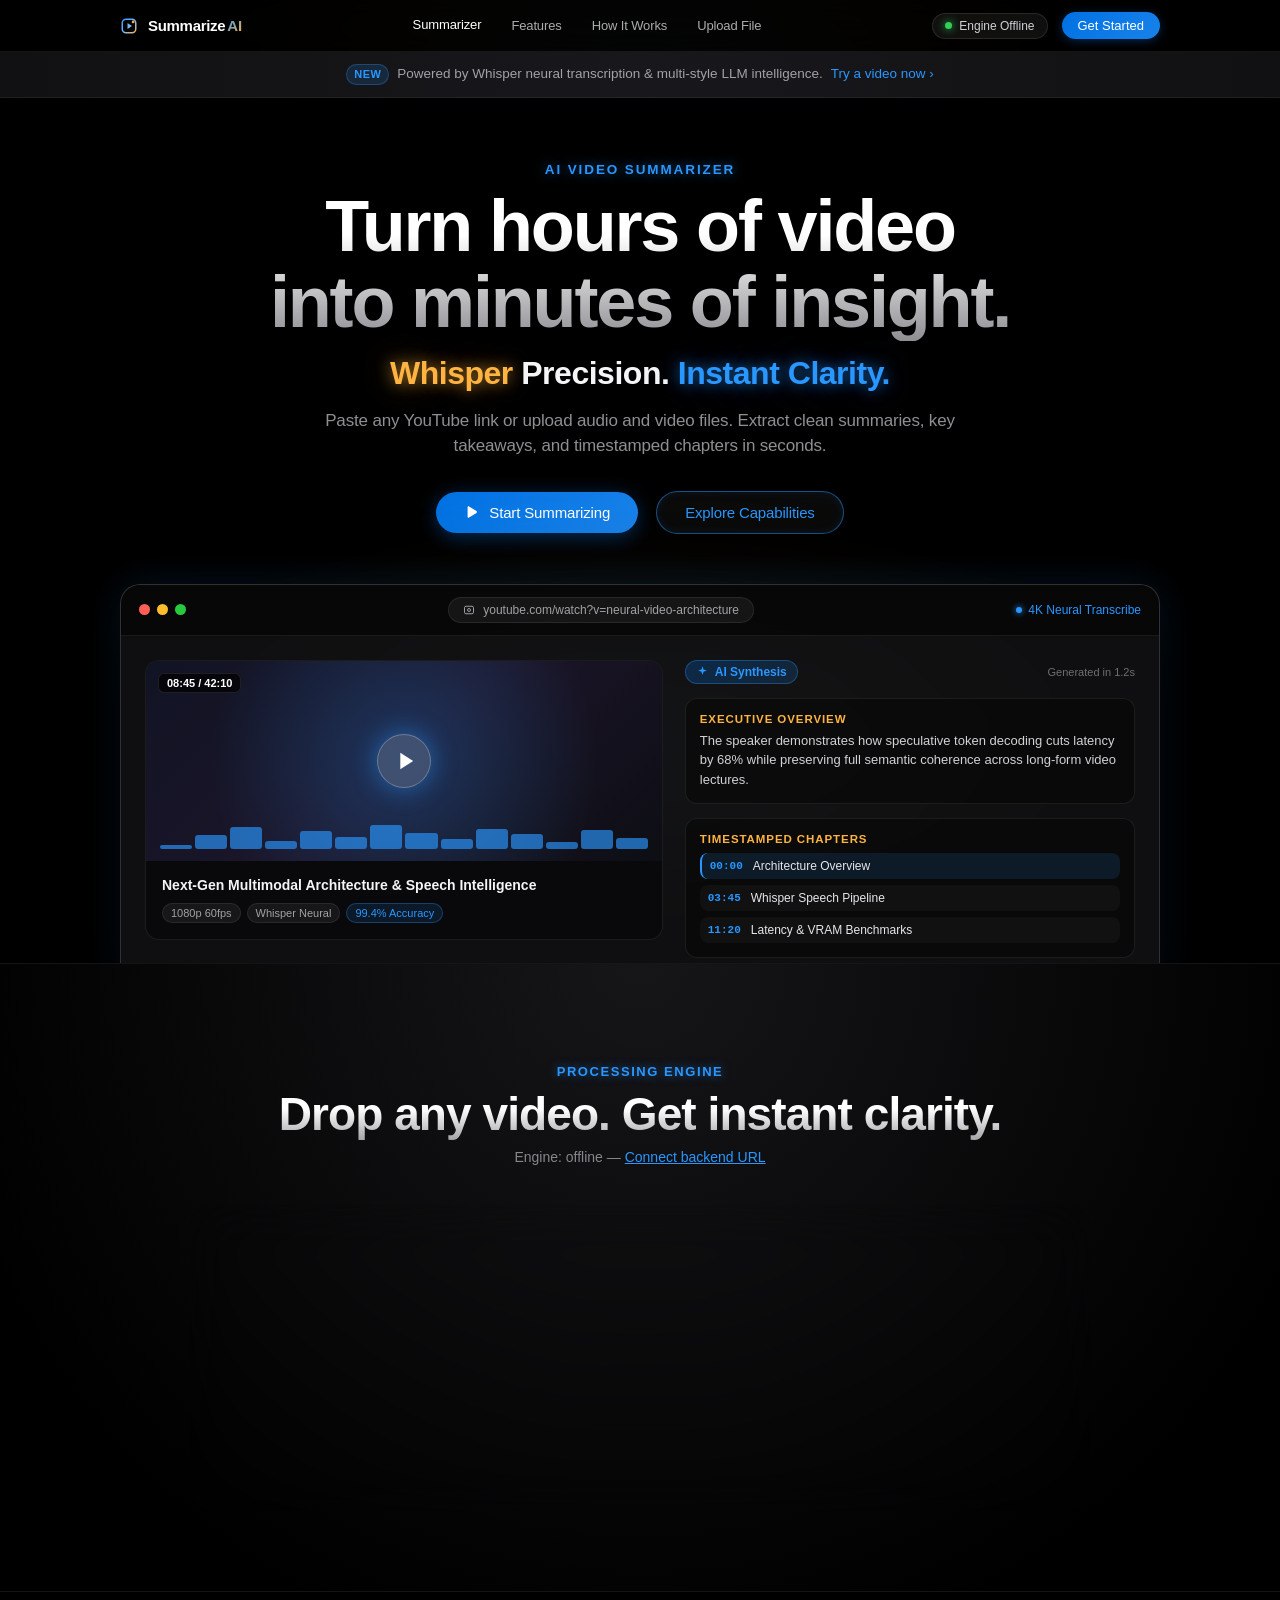
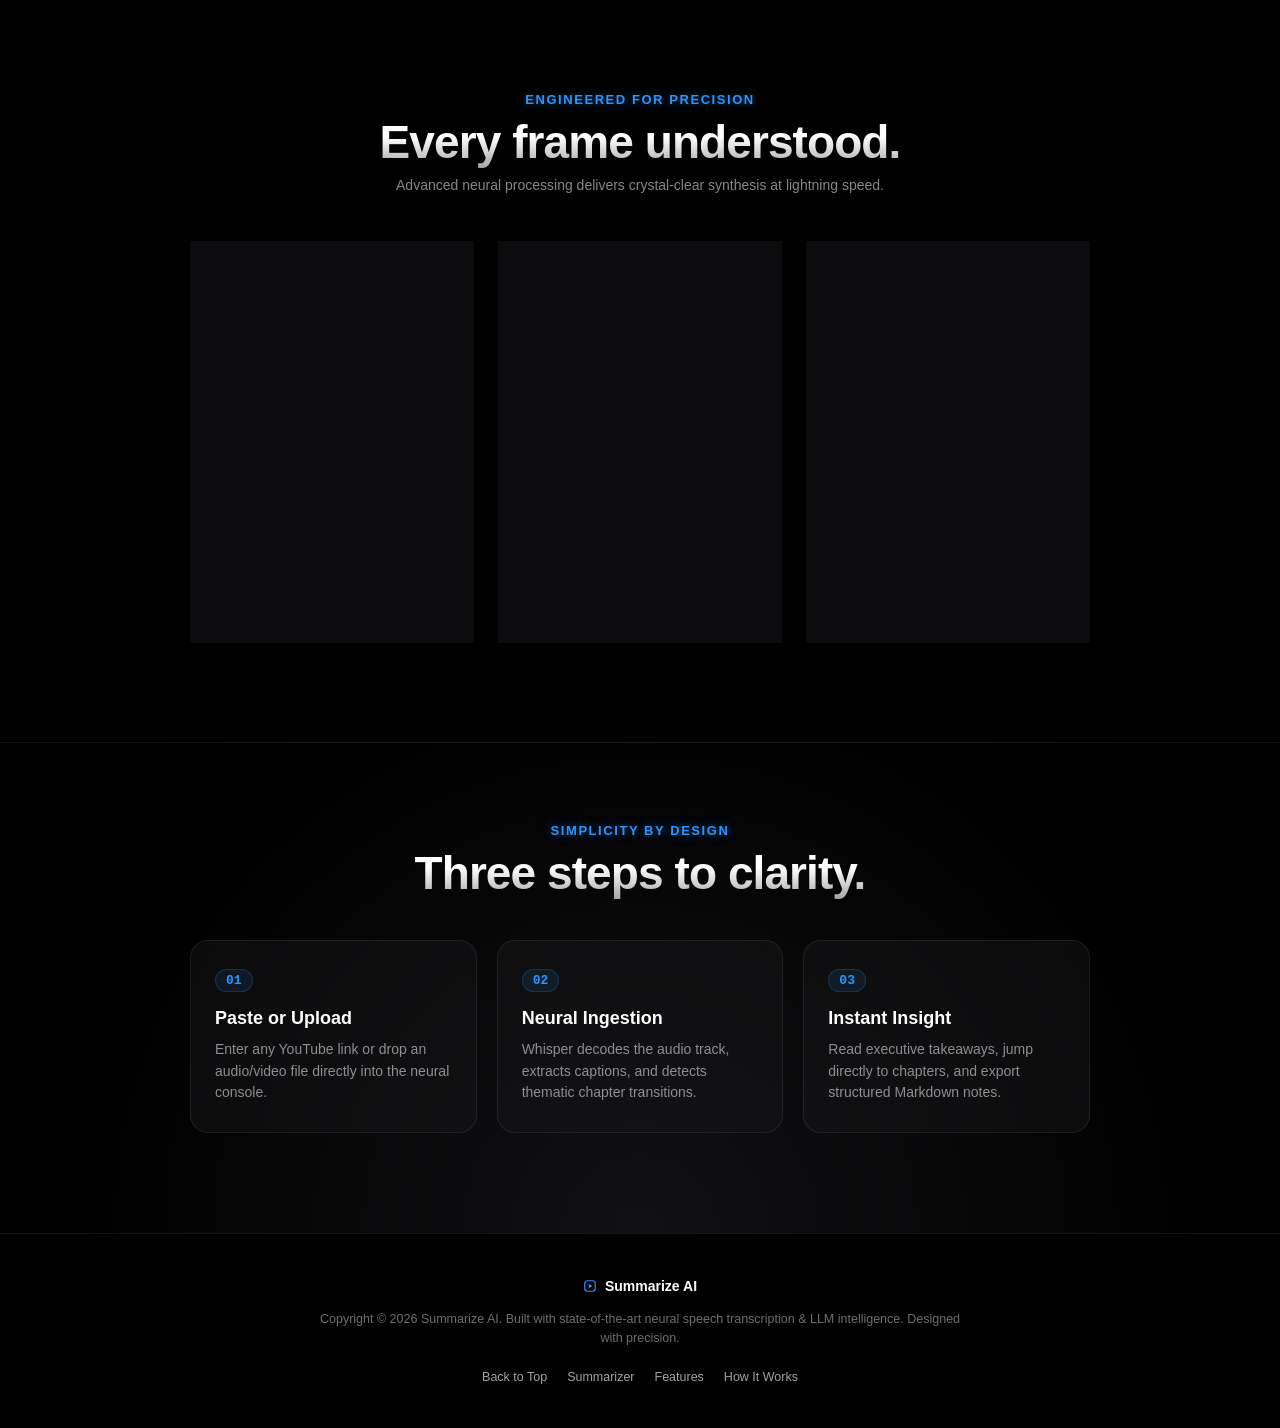
==== index.html @ 89ef89a5 "Connect GitHub Pages directly to live AI backend" ====
<!DOCTYPE html>
<html lang="en">
  <head>
    <meta charset="UTF-8" />
    <meta name="viewport" content="width=device-width, initial-scale=1.0" />
    <meta http-equiv="Cache-Control" content="no-cache, no-store, must-revalidate" />
    <meta http-equiv="Pragma" content="no-cache" />
    <meta http-equiv="Expires" content="0" />
    <title>Summarize AI — Mind-Blowing Video Intelligence</title>
    <link rel="stylesheet" href="static/styles.css?t=v2_ai_video_final" />
  </head>
  <body>

    <!-- ─── 1. FROSTED GLASS NAVIGATION ─── -->
    <header class="brand-nav" id="nav">
      <div class="brand-nav-inner">
        <!-- AI Video Summarizer Brand Logo -->
        <a class="nav-brand" href="#hero" aria-label="Summarize AI">
          <span class="brand-symbol">
            <svg viewBox="0 0 24 24" width="18" height="18" fill="none">
              <defs>
                <linearGradient id="logoGrad" x1="2" y1="2" x2="22" y2="22" gradientUnits="userSpaceOnUse">
                  <stop stop-color="#2997ff" />
                  <stop offset="0.5" stop-color="#70baff" />
                  <stop offset="1" stop-color="#ffb340" />
                </linearGradient>
              </defs>
              <rect x="3" y="3" width="18" height="18" rx="5" stroke="url(#logoGrad)" stroke-width="2" />
              <polygon points="10,8 16,12 10,16" fill="url(#logoGrad)" />
              <circle cx="17.5" cy="6.5" r="1.8" fill="#ffb340" />
            </svg>
          </span>
          <span class="brand-text">Summarize<span class="brand-accent">AI</span></span>
        </a>

        <!-- Product Navigation Links -->
        <nav class="nav-links">
          <a href="#summarizer" class="active">Summarizer</a>
          <a href="#features">Features</a>
          <a href="#how-it-works">How It Works</a>
          <a href="#summarizer" id="navUploadLink">Upload File</a>
        </nav>

        <!-- Right Side Actions & Live Status -->
        <div class="nav-actions">
          <a href="#summarizer" class="nav-status-pill" title="Engine Status">
            <span class="pulse-indicator"></span>
            <span class="status-text" id="navStatusBadge">Engine Active</span>
          </a>
          <a href="#summarizer" class="nav-cta-btn">Get Started</a>
          <button class="nav-hamburger" id="navHamburger" aria-label="Toggle navigation">
            <span></span>
            <span></span>
            <span></span>
          </button>
        </div>
      </div>
    </header>

    <!-- ─── 2. ANNOUNCEMENT RIBBON ─── -->
    <div class="top-ribbon">
      <span class="ribbon-badge">NEW</span>
      Powered by Whisper neural transcription &amp; multi-style LLM intelligence.
      <a href="#summarizer">Try a video now &#8250;</a>
    </div>

    <!-- ─── 3. HERO SECTION (AI VIDEO SUMMARIZER) ─── -->
    <section class="brand-hero" id="hero">
      <div class="hero-content">
        <p class="hero-eyebrow">AI Video Summarizer</p>
        <h1 class="hero-title">Turn hours of video<br/>into minutes of insight.</h1>
        <p class="hero-subtitle">
          <span class="pro-gold">Whisper</span> Precision. <span class="xdr-blue">Instant Clarity.</span>
        </p>
        <p class="hero-date">
          Paste any YouTube link or upload audio and video files. Extract clean summaries, key takeaways, and timestamped chapters in seconds.
        </p>
        <div class="hero-buttons">
          <a href="#summarizer" class="btn-pill btn-blue">
            <svg viewBox="0 0 20 20" width="16" height="16" fill="currentColor">
              <path d="M6.3 3.1c-.8-.5-1.8.1-1.8 1.1v11.6c0 1 1 1.6 1.8 1.1l9.3-5.8c.8-.5.8-1.7 0-2.2L6.3 3.1z"/>
            </svg>
            Start Summarizing
          </a>
          <a href="#features" class="btn-pill btn-outline">Explore Capabilities</a>
        </div>
      </div>

      <!-- ─── HARDWARE & APP SHOWCASE MOCKUP ─── -->
      <div class="hero-image-wrap">
        <div class="showcase-frame">
          <div class="showcase-topbar">
            <div class="window-controls">
              <span class="control-dot dot-close"></span>
              <span class="control-dot dot-min"></span>
              <span class="control-dot dot-max"></span>
            </div>
            <div class="showcase-address">
              <svg viewBox="0 0 16 16" width="12" height="12" fill="none" stroke="currentColor" stroke-width="1.3">
                <rect x="2" y="3" width="12" height="10" rx="2"/>
                <circle cx="8" cy="8" r="2"/>
              </svg>
              <span>youtube.com/watch?v=neural-video-architecture</span>
            </div>
            <div class="showcase-status">
              <span class="pulse-dot"></span> 4K Neural Transcribe
            </div>
          </div>

          <div class="showcase-body">
            <!-- Left: Video Player Mockup -->
            <div class="showcase-left">
              <div class="showcase-video-preview">
                <div class="video-overlay">
                  <span class="video-badge">08:45 / 42:10</span>
                  <div class="video-play-center">
                    <svg viewBox="0 0 24 24" width="28" height="28" fill="currentColor">
                      <path d="M8 5v14l11-7z"/>
                    </svg>
                  </div>
                  <div class="video-waveform">
                    <span class="wave-bar"></span>
                    <span class="wave-bar"></span>
                    <span class="wave-bar"></span>
                    <span class="wave-bar"></span>
                    <span class="wave-bar"></span>
                    <span class="wave-bar"></span>
                    <span class="wave-bar"></span>
                    <span class="wave-bar"></span>
                    <span class="wave-bar"></span>
                    <span class="wave-bar"></span>
                    <span class="wave-bar"></span>
                    <span class="wave-bar"></span>
                    <span class="wave-bar"></span>
                    <span class="wave-bar"></span>
                  </div>
                </div>
                <div class="video-info">
                  <p class="video-title-demo">Next-Gen Multimodal Architecture &amp; Speech Intelligence</p>
                  <div class="video-tags">
                    <span class="vtag">1080p 60fps</span>
                    <span class="vtag">Whisper Neural</span>
                    <span class="vtag highlight">99.4% Accuracy</span>
                  </div>
                </div>
              </div>
            </div>

            <!-- Right: Live AI Summary Stream -->
            <div class="showcase-right">
              <div class="showcase-ai-header">
                <div class="ai-badge">
                  <svg viewBox="0 0 20 20" width="13" height="13" fill="currentColor">
                    <path d="M10 2l1.6 5 5 1.6-5 1.6-1.6 5-1.6-5-5-1.6 5-1.6 1.6-5z"/>
                  </svg>
                  AI Synthesis
                </div>
                <span class="ai-time">Generated in 1.2s</span>
              </div>

              <div class="showcase-insight">
                <h4 class="insight-headline">Executive Overview</h4>
                <p class="insight-p">
                  The speaker demonstrates how speculative token decoding cuts latency by 68% while preserving full semantic coherence across long-form video lectures.
                </p>
              </div>

              <div class="showcase-chapters">
                <h4 class="insight-headline">Timestamped Chapters</h4>
                <div class="demo-ch-list">
                  <div class="demo-ch-item active">
                    <span class="demo-ts">00:00</span>
                    <span class="demo-title">Architecture Overview</span>
                  </div>
                  <div class="demo-ch-item">
                    <span class="demo-ts">03:45</span>
                    <span class="demo-title">Whisper Speech Pipeline</span>
                  </div>
                  <div class="demo-ch-item">
                    <span class="demo-ts">11:20</span>
                    <span class="demo-title">Latency &amp; VRAM Benchmarks</span>
                  </div>
                </div>
              </div>
            </div>
          </div>
        </div>
      </div>
    </section>

    <!-- ─── 4. SUMMARIZER CONSOLE (DARK TITANIUM SLATE) ─── -->
    <section class="app-section" id="summarizer">
      <div class="section-inner">
        <div class="section-header">
          <p class="section-eyebrow">Processing Engine</p>
          <h2 class="section-headline">Drop any video. Get instant clarity.</h2>
          <p class="section-status" id="engineStatus">Checking engine…</p>
        </div>

        <div class="panel">
          <div class="tabs" role="tablist">
            <button class="tab active" data-tab="url" type="button">
              <svg viewBox="0 0 20 20" fill="none"><path d="M10 3a7 7 0 1 1 0 14A7 7 0 0 1 10 3zm0 0v14M3 10h14" stroke="currentColor" stroke-width="1.3" stroke-linecap="round"/></svg>
              YouTube Link
            </button>
            <button class="tab" data-tab="file" type="button">
              <svg viewBox="0 0 20 20" fill="none"><path d="M4 4a2 2 0 0 1 2-2h5l5 5v9a2 2 0 0 1-2 2H6a2 2 0 0 1-2-2V4z" stroke="currentColor" stroke-width="1.3"/><path d="M11 2v5h5" stroke="currentColor" stroke-width="1.3" stroke-linecap="round"/></svg>
              Upload Media
            </button>
          </div>

          <form id="urlForm" class="form">
            <label for="url">Video Link</label>
            <div class="input-wrap">
              <svg class="input-icon" viewBox="0 0 20 20" fill="none"><path d="M12.9 7.1a4.5 4.5 0 0 1 0 6.36l-1.42 1.42a4.5 4.5 0 1 1-6.36-6.36l1-1" stroke="currentColor" stroke-width="1.5" stroke-linecap="round"/><path d="M7.1 12.9a4.5 4.5 0 0 1 0-6.36l1.42-1.42a4.5 4.5 0 0 1 6.36 6.36l-1 1" stroke="currentColor" stroke-width="1.5" stroke-linecap="round"/></svg>
              <input
                id="url"
                name="url"
                type="text"
                inputmode="url"
                autocomplete="off"
                spellcheck="false"
                placeholder="https://www.youtube.com/watch?v=…"
                required
              />
            </div>
            <div class="row">
              <fieldset>
                <legend>Summary Style</legend>
                <label class="chip"><input type="radio" name="style" value="brief" checked /><span>Brief</span></label>
                <label class="chip"><input type="radio" name="style" value="detailed" /><span>Detailed</span></label>
                <label class="chip"><input type="radio" name="style" value="bullets" /><span>Bullets</span></label>
                <label class="chip"><input type="radio" name="style" value="chapters" /><span>Chapters</span></label>
              </fieldset>
              <button class="btn btn-primary go" type="submit">
                <svg viewBox="0 0 20 20" fill="none"><path d="M4 10h12M11 5l5 5-5 5" stroke="currentColor" stroke-width="1.8" stroke-linecap="round" stroke-linejoin="round"/></svg>
                Summarize
              </button>
            </div>
          </form>

          <form id="fileForm" class="form hidden">
            <label for="file">Video or Audio File</label>
            <label class="drop" for="file" id="dropZone">
              <input id="file" name="file" type="file" accept="video/*,audio/*" required />
              <div class="drop-inner">
                <svg class="drop-icon" viewBox="0 0 48 48" fill="none"><path d="M24 32V16M16 24l8-8 8 8" stroke="currentColor" stroke-width="2.5" stroke-linecap="round" stroke-linejoin="round"/><path d="M8 32v4a4 4 0 0 0 4 4h24a4 4 0 0 0 4-4v-4" stroke="currentColor" stroke-width="2" stroke-linecap="round"/></svg>
                <span class="drop-title" id="fileLabel">Choose a file or drag &amp; drop</span>
                <span class="hint">MP4, MKV, MOV, MP3, WAV, M4A</span>
              </div>
            </label>
            <div class="row">
              <fieldset>
                <legend>Summary Style</legend>
                <label class="chip"><input type="radio" name="fileStyle" value="brief" checked /><span>Brief</span></label>
                <label class="chip"><input type="radio" name="fileStyle" value="detailed" /><span>Detailed</span></label>
                <label class="chip"><input type="radio" name="fileStyle" value="bullets" /><span>Bullets</span></label>
                <label class="chip"><input type="radio" name="fileStyle" value="chapters" /><span>Chapters</span></label>
              </fieldset>
              <button class="btn btn-primary go" type="submit">
                <svg viewBox="0 0 20 20" fill="none"><path d="M4 10h12M11 5l5 5-5 5" stroke="currentColor" stroke-width="1.8" stroke-linecap="round" stroke-linejoin="round"/></svg>
                Summarize
              </button>
            </div>
          </form>
        </div>

        <!-- Progress bar and alerts -->
        <div class="progress-wrap hidden" id="progressWrap">
          <div class="progress-bar"><div class="progress-fill" id="progressFill"></div></div>
          <p class="progress" id="progress" aria-live="polite"></p>
        </div>
        <p class="error hidden" id="error"></p>

        <!-- Results section -->
        <section class="result hidden" id="result">
          <div class="result-header">
            <img id="thumb" alt="" hidden />
            <div class="result-meta">
              <h2 id="title"></h2>
              <p class="sub" id="sub"></p>
            </div>
          </div>
          <div class="actions">
            <button type="button" id="copyBtn" class="btn btn-sm">
              <svg viewBox="0 0 20 20" fill="none"><path d="M8 4H5a1 1 0 0 0-1 1v10a1 1 0 0 0 1 1h10a1 1 0 0 0 1-1v-3M8 4a1 1 0 0 1 1-1h6a1 1 0 0 1 1 1v6a1 1 0 0 1-1 1H9a1 1 0 0 1-1-1V4z" stroke="currentColor" stroke-width="1.5"/></svg>
              Copy Summary
            </button>
            <button type="button" class="btn btn-sm btn-ghost" id="downloadBtn">
              <svg viewBox="0 0 20 20" fill="none"><path d="M17 13v3a1 1 0 0 1-1 1H4a1 1 0 0 1-1-1v-3M10 3v9M6 9l4 4 4-4" stroke="currentColor" stroke-width="1.5" stroke-linecap="round" stroke-linejoin="round"/></svg>
              Download .md
            </button>
          </div>
          <div class="result-body">
            <div class="result-section">
              <h3 class="result-label">Overview</h3>
              <p id="overview"></p>
            </div>
            <div class="result-section">
              <h3 class="result-label">Key Points</h3>
              <ul id="bullets"></ul>
            </div>
            <div id="chaptersWrap" class="result-section hidden">
              <h3 class="result-label">Chapters</h3>
              <ol id="chapters"></ol>
            </div>
            <div id="quotesWrap" class="result-section hidden">
              <h3 class="result-label">Quotes</h3>
              <ul id="quotes"></ul>
            </div>
            <details class="transcript-details">
              <summary>Full Transcript</summary>
              <pre id="transcript"></pre>
            </details>
          </div>
        </section>
      </div>
    </section>

    <!-- ─── 5. BENTO FEATURES SECTION ─── -->
    <section class="features-section" id="features">
      <div class="section-inner">
        <div class="section-header">
          <p class="section-eyebrow">Engineered for Precision</p>
          <h2 class="section-headline">Every frame understood.</h2>
          <p class="section-status">Advanced neural processing delivers crystal-clear synthesis at lightning speed.</p>
        </div>

        <div class="bento-grid">
          <!-- Card 1 -->
          <div class="bento-card card-glow-cyan">
            <div class="bento-icon-wrap icon-cyan">
              <svg viewBox="0 0 24 24" width="24" height="24" fill="none" stroke="currentColor" stroke-width="1.8">
                <path d="M12 2a3 3 0 0 0-3 3v7a3 3 0 0 0 6 0V5a3 3 0 0 0-3-3z"/>
                <path d="M19 10v2a7 7 0 0 1-14 0v-2M12 19v4M8 23h8"/>
              </svg>
            </div>
            <h3 class="bento-title">Whisper Neural Transcribe</h3>
            <p class="bento-desc">
              State-of-the-art acoustic transcription decodes accents, technical jargon, and multi-speaker dialogues with extraordinary accuracy.
            </p>
            <div class="bento-metric">
              <span class="metric-num">99.4%</span>
              <span class="metric-label">Speech fidelity across 99+ languages</span>
            </div>
          </div>

          <!-- Card 2 -->
          <div class="bento-card card-glow-gold">
            <div class="bento-icon-wrap icon-gold">
              <svg viewBox="0 0 24 24" width="24" height="24" fill="none" stroke="currentColor" stroke-width="1.8">
                <path d="M4 6h16M4 12h10M4 18h14"/>
                <circle cx="19" cy="12" r="2.5" fill="currentColor"/>
              </svg>
            </div>
            <h3 class="bento-title">4 Tailored Styles</h3>
            <p class="bento-desc">
              Choose how you want your information: quick executive briefings, comprehensive breakdowns, actionable bullet points, or chaptered timelines.
            </p>
            <div class="bento-metric">
              <span class="metric-num">4 Modes</span>
              <span class="metric-label">Brief · Detailed · Bullets · Chapters</span>
            </div>
          </div>

          <!-- Card 3 -->
          <div class="bento-card card-glow-blue">
            <div class="bento-icon-wrap icon-blue">
              <svg viewBox="0 0 24 24" width="24" height="24" fill="none" stroke="currentColor" stroke-width="1.8">
                <rect x="2" y="3" width="20" height="14" rx="3"/>
                <path d="M8 21h8M12 17v4"/>
              </svg>
            </div>
            <h3 class="bento-title">Universal Media Ingestion</h3>
            <p class="bento-desc">
              Paste direct YouTube URLs or drag and drop local files — MP4, MKV, MOV, MP3, WAV, and M4A. Export results directly to Markdown with one click.
            </p>
            <div class="bento-metric">
              <span class="metric-num">1-Click</span>
              <span class="metric-label">Instant clipboard copy &amp; Markdown (.md)</span>
            </div>
          </div>
        </div>
      </div>
    </section>

    <!-- ─── 6. HOW IT WORKS SECTION ─── -->
    <section class="how-section" id="how-it-works">
      <div class="section-inner">
        <div class="section-header">
          <p class="section-eyebrow">Simplicity by Design</p>
          <h2 class="section-headline">Three steps to clarity.</h2>
        </div>

        <div class="steps-grid">
          <div class="step-card">
            <span class="step-badge">01</span>
            <h4 class="step-title">Paste or Upload</h4>
            <p class="step-desc">Enter any YouTube link or drop an audio/video file directly into the neural console.</p>
          </div>
          <div class="step-card">
            <span class="step-badge">02</span>
            <h4 class="step-title">Neural Ingestion</h4>
            <p class="step-desc">Whisper decodes the audio track, extracts captions, and detects thematic chapter transitions.</p>
          </div>
          <div class="step-card">
            <span class="step-badge">03</span>
            <h4 class="step-title">Instant Insight</h4>
            <p class="step-desc">Read executive takeaways, jump directly to chapters, and export structured Markdown notes.</p>
          </div>
        </div>
      </div>
    </section>

    <!-- ─── 7. REFINED FOOTER ─── -->
    <footer class="footer">
      <div class="footer-inner">
        <div class="footer-brand">
          <span class="brand-symbol sm">
            <svg viewBox="0 0 24 24" width="14" height="14" fill="none">
              <rect x="3" y="3" width="18" height="18" rx="5" stroke="#2997ff" stroke-width="2" />
              <polygon points="10,8 16,12 10,16" fill="#2997ff" />
            </svg>
          </span>
          <span class="footer-title">Summarize AI</span>
        </div>
        <p class="footer-note">
          Copyright &copy; 2026 Summarize AI. Built with state-of-the-art neural speech transcription &amp; LLM intelligence. Designed with precision.
        </p>
        <div class="footer-links">
          <a href="#hero">Back to Top</a>
          <a href="#summarizer">Summarizer</a>
          <a href="#features">Features</a>
          <a href="#how-it-works">How It Works</a>
        </div>
      </div>
    </footer>

    <script src="static/app.js?t=v3_live_connected"></script>
    <script>
      // Quick shortcut helper for Upload button in nav
      const uploadNav = document.getElementById("navUploadLink");
      if (uploadNav) {
        uploadNav.addEventListener("click", (e) => {
          e.preventDefault();
          const fileTab = document.querySelector('[data-tab="file"]');
          if (fileTab) fileTab.click();
          const sumSec = document.getElementById("summarizer");
          if (sumSec) sumSec.scrollIntoView({ behavior: "smooth" });
        });
      }
    </script>
  </body>
</html>
---- static/styles.css ----
/* ─────────────────────────────────────────────────────────────
   SUMMARIZE AI — APPLE-INSPIRED DESIGN SYSTEM
   Deep OLED Black (#000), Apple SF Typography, Metallic Gradients,
   Dynamic Glassmorphism, and Radiant Neon Backlight
   ───────────────────────────────────────────────────────────── */

:root {
  --apple-bg: #000000;
  --apple-nav: rgba(15, 15, 16, 0.82);
  --apple-ribbon: #141416;
  --apple-text: #f5f5f7;
  --apple-sub: #86868b;
  --apple-blue: #0071e3;
  --apple-blue-hover: #0077ed;
  --apple-cyan: #2997ff;
  --apple-gold: #ffb340;
  --apple-card: rgba(22, 22, 23, 0.75);
  --apple-border: rgba(255, 255, 255, 0.12);
  --font-apple: -apple-system, BlinkMacSystemFont, "SF Pro Display", "SF Pro Text", "Helvetica Neue", Helvetica, Arial, sans-serif;
  --font-mono: "SF Mono", Menlo, Consolas, Monaco, monospace;
}

*, *::before, *::after {
  box-sizing: border-box;
  margin: 0;
  padding: 0;
}

html {
  background: var(--apple-bg);
  color: var(--apple-text);
  font-family: var(--font-apple);
  -webkit-font-smoothing: antialiased;
  scroll-behavior: smooth;
}

body {
  background: var(--apple-bg);
  overflow-x: hidden;
  position: relative;
}

/* Dynamic Ambient Glow Behind Background */
body::before {
  content: "";
  position: fixed;
  top: -200px;
  left: 50%;
  transform: translateX(-50%);
  width: 960px;
  height: 650px;
  background: radial-gradient(ellipse at center, rgba(41, 151, 255, 0.14) 0%, rgba(255, 179, 64, 0.07) 40%, transparent 70%);
  filter: blur(90px);
  pointer-events: none;
  z-index: 0;
  animation: ambientFloat 8s ease-in-out infinite alternate;
}

@keyframes ambientFloat {
  0% { transform: translateX(-50%) scale(0.95) translateY(0); opacity: 0.6; }
  100% { transform: translateX(-50%) scale(1.1) translateY(40px); opacity: 1; }
}

a {
  color: inherit;
  text-decoration: none;
}

button {
  font: inherit;
  border: none;
  background: none;
  cursor: pointer;
}

.hidden {
  display: none !important;
}

/* ═══════════════════════════════════════════════════════════════
   1. GLOBAL NAVIGATION
   ═══════════════════════════════════════════════════════════════ */
.brand-nav {
  position: sticky;
  top: 0;
  z-index: 9999;
  height: 52px;
  background: var(--apple-nav);
  backdrop-filter: saturate(180%) blur(24px);
  -webkit-backdrop-filter: saturate(180%) blur(24px);
  border-bottom: 1px solid rgba(255, 255, 255, 0.08);
  transition: background 0.3s ease;
}

.brand-nav-inner {
  max-width: 1080px;
  height: 100%;
  margin: 0 auto;
  padding: 0 20px;
  display: flex;
  align-items: center;
  justify-content: space-between;
}

/* Brand Identity */
.nav-brand {
  display: flex;
  align-items: center;
  gap: 10px;
  transition: opacity 0.25s, transform 0.25s;
}

.nav-brand:hover {
  transform: scale(1.03);
}

.brand-symbol {
  display: flex;
  align-items: center;
  justify-content: center;
}

.brand-text {
  font-size: 15px;
  font-weight: 600;
  letter-spacing: -0.02em;
  color: #ffffff;
}

.brand-accent {
  background: linear-gradient(135deg, #2997ff, #ffb340);
  -webkit-background-clip: text;
  -webkit-text-fill-color: transparent;
  font-weight: 700;
  margin-left: 2px;
}

/* Navigation Links */
.nav-links {
  display: flex;
  align-items: center;
  gap: 30px;
}

.nav-links a {
  font-size: 13px;
  font-weight: 400;
  letter-spacing: -0.01em;
  color: #d6d6d6;
  opacity: 0.8;
  transition: opacity 0.2s, color 0.2s, transform 0.2s;
}

.nav-links a:hover,
.nav-links a.active {
  opacity: 1;
  color: #ffffff;
  transform: translateY(-1px);
}

/* Nav Actions */
.nav-actions {
  display: flex;
  align-items: center;
  gap: 14px;
}

.nav-status-pill {
  display: inline-flex;
  align-items: center;
  gap: 7px;
  padding: 5px 12px;
  border-radius: 980px;
  background: rgba(255, 255, 255, 0.06);
  border: 1px solid rgba(255, 255, 255, 0.1);
  font-size: 12px;
  color: #d1d1d6;
  transition: all 0.25s;
}

.pulse-indicator {
  width: 7px;
  height: 7px;
  border-radius: 50%;
  background: #30d158;
  box-shadow: 0 0 8px #30d158;
  animation: pulseGreen 2s infinite;
}

@keyframes pulseGreen {
  0%, 100% { transform: scale(1); opacity: 1; }
  50% { transform: scale(1.3); opacity: 0.6; }
}

.nav-cta-btn {
  display: inline-flex;
  align-items: center;
  padding: 6px 16px;
  border-radius: 980px;
  font-size: 13px;
  font-weight: 500;
  background: linear-gradient(135deg, #0071e3 0%, #1982ea 100%);
  color: #ffffff;
  box-shadow: 0 2px 10px rgba(0, 113, 227, 0.35);
  transition: all 0.25s ease;
}

.nav-cta-btn:hover {
  background: linear-gradient(135deg, #0077ed 0%, #2997ff 100%);
  box-shadow: 0 4px 16px rgba(41, 151, 255, 0.6);
  transform: translateY(-1px);
}

.nav-hamburger {
  display: none;
  flex-direction: column;
  justify-content: center;
  gap: 4px;
  width: 28px;
  height: 28px;
  cursor: pointer;
}

.nav-hamburger span {
  display: block;
  height: 1.5px;
  background: #d6d6d6;
  border-radius: 2px;
  transition: all 0.3s;
}

/* ═══════════════════════════════════════════════════════════════
   2. ANNOUNCEMENT TOP RIBBON
   ═══════════════════════════════════════════════════════════════ */
.top-ribbon {
  background: linear-gradient(90deg, #111113, #18181c, #111113);
  color: #a1a1a6;
  text-align: center;
  font-size: 13.5px;
  padding: 12px 16px;
  line-height: 1.4;
  border-bottom: 1px solid rgba(255, 255, 255, 0.06);
  position: relative;
  z-index: 10;
  display: flex;
  align-items: center;
  justify-content: center;
  gap: 8px;
  flex-wrap: wrap;
}

.ribbon-badge {
  display: inline-block;
  padding: 2px 7px;
  border-radius: 980px;
  background: rgba(41, 151, 255, 0.15);
  border: 1px solid rgba(41, 151, 255, 0.3);
  color: var(--apple-cyan);
  font-size: 11px;
  font-weight: 700;
  letter-spacing: 0.04em;
}

.top-ribbon a {
  color: var(--apple-cyan);
  font-weight: 500;
  transition: color 0.2s, text-shadow 0.2s;
}

.top-ribbon a:hover {
  color: #70baff;
  text-shadow: 0 0 12px rgba(41, 151, 255, 0.6);
  text-decoration: underline;
}

/* ═══════════════════════════════════════════════════════════════
   3. HERO SECTION
   ═══════════════════════════════════════════════════════════════ */
.brand-hero {
  background: #000000;
  text-align: center;
  padding-top: 64px;
  position: relative;
  overflow: hidden;
  z-index: 2;
}

.hero-content {
  max-width: 860px;
  margin: 0 auto;
  padding: 0 20px;
}

.hero-eyebrow {
  font-size: 13.5px;
  font-weight: 700;
  text-transform: uppercase;
  letter-spacing: 0.14em;
  color: var(--apple-cyan);
  text-shadow: 0 0 12px rgba(41, 151, 255, 0.6);
  margin-bottom: 12px;
}

/* Titanium Metallic Gradient Title */
.hero-title {
  font-size: clamp(44px, 6.2vw, 72px);
  font-weight: 700;
  letter-spacing: -0.03em;
  line-height: 1.05;
  margin-bottom: 14px;
  background: linear-gradient(180deg, #ffffff 30%, #8e8e93 100%);
  -webkit-background-clip: text;
  -webkit-text-fill-color: transparent;
  animation: titleGlow 4s ease-in-out infinite alternate;
}

@keyframes titleGlow {
  0% { filter: drop-shadow(0 0 0px rgba(255, 255, 255, 0)); }
  100% { filter: drop-shadow(0 0 35px rgba(255, 255, 255, 0.3)); }
}

.hero-subtitle {
  font-size: clamp(22px, 3.2vw, 32px);
  font-weight: 600;
  letter-spacing: -0.015em;
  margin-bottom: 16px;
}

/* Glowing Neon Gold */
.pro-gold {
  color: var(--apple-gold);
  font-weight: 800;
  text-shadow: 0 0 15px rgba(255, 179, 64, 0.65), 0 0 35px rgba(255, 179, 64, 0.3);
  animation: goldPulse 3s ease-in-out infinite alternate;
}

@keyframes goldPulse {
  0% { text-shadow: 0 0 10px rgba(255, 179, 64, 0.4); }
  100% { text-shadow: 0 0 25px rgba(255, 179, 64, 0.9), 0 0 50px rgba(255, 179, 64, 0.4); }
}

/* Radiant Cyan */
.xdr-blue {
  color: var(--apple-cyan);
  font-weight: 700;
  text-shadow: 0 0 15px rgba(41, 151, 255, 0.7), 0 0 40px rgba(41, 151, 255, 0.35);
  animation: cyanPulse 3s ease-in-out infinite alternate;
}

@keyframes cyanPulse {
  0% { text-shadow: 0 0 10px rgba(41, 151, 255, 0.4); }
  100% { text-shadow: 0 0 25px rgba(41, 151, 255, 0.9), 0 0 55px rgba(41, 151, 255, 0.5); }
}

.hero-date {
  font-size: 17px;
  line-height: 1.5;
  color: #8e8e93;
  font-weight: 400;
  max-width: 660px;
  margin: 0 auto 32px;
  letter-spacing: -0.01em;
}

.hero-buttons {
  display: flex;
  align-items: center;
  justify-content: center;
  gap: 18px;
  margin-bottom: 50px;
}

.btn-pill {
  display: inline-flex;
  align-items: center;
  justify-content: center;
  gap: 9px;
  padding: 12px 28px;
  border-radius: 980px;
  font-size: 15px;
  font-weight: 500;
  letter-spacing: -0.01em;
  transition: all 0.3s cubic-bezier(0.16, 1, 0.3, 1);
  position: relative;
  overflow: hidden;
}

/* Glowing Pulsing Blue Button */
.btn-blue {
  background: linear-gradient(135deg, #0071e3 0%, #1982ea 100%);
  color: #ffffff;
  box-shadow: 0 4px 20px rgba(0, 113, 227, 0.4);
}

.btn-blue:hover {
  background: linear-gradient(135deg, #0077ed 0%, #2997ff 100%);
  box-shadow: 0 6px 30px rgba(41, 151, 255, 0.7);
  transform: translateY(-2px) scale(1.02);
}

/* Neon Outline Button */
.btn-outline {
  background: rgba(255, 255, 255, 0.04);
  color: var(--apple-cyan);
  border: 1.5px solid rgba(41, 151, 255, 0.5);
  box-shadow: inset 0 0 10px rgba(41, 151, 255, 0.1);
}

.btn-outline:hover {
  background: rgba(41, 151, 255, 0.15);
  border-color: var(--apple-cyan);
  box-shadow: 0 0 25px rgba(41, 151, 255, 0.5), inset 0 0 15px rgba(41, 151, 255, 0.25);
  transform: translateY(-2px) scale(1.02);
}

/* ═══════════════════════════════════════════════════════════════
   APPLE-STYLE AI SHOWCASE MOCKUP (REPLACING APPLE MACBOOK)
   ═══════════════════════════════════════════════════════════════ */
.hero-image-wrap {
  width: 100%;
  max-width: 1080px;
  margin: 0 auto -20px;
  padding: 0 20px;
  position: relative;
  display: flex;
  justify-content: center;
}

/* Radiant Backlight Aura pulsating behind the showcase */
.hero-image-wrap::before {
  content: "";
  position: absolute;
  top: 10%;
  width: 82%;
  height: 60%;
  background: radial-gradient(ellipse at 50% 50%, rgba(41, 151, 255, 0.42) 0%, rgba(255, 179, 64, 0.2) 45%, transparent 75%);
  filter: blur(70px);
  z-index: 1;
  pointer-events: none;
  animation: auraBreath 5s ease-in-out infinite alternate;
}

@keyframes auraBreath {
  0% { transform: scale(0.94); opacity: 0.55; filter: blur(55px); }
  100% { transform: scale(1.05); opacity: 0.95; filter: blur(80px); }
}

/* The Glass Hardware Frame */
.showcase-frame {
  position: relative;
  z-index: 2;
  width: 100%;
  background: rgba(18, 18, 20, 0.88);
  backdrop-filter: blur(30px);
  -webkit-backdrop-filter: blur(30px);
  border: 1px solid rgba(255, 255, 255, 0.14);
  border-radius: 20px;
  box-shadow: 0 35px 90px rgba(0, 0, 0, 0.95), 0 0 40px rgba(41, 151, 255, 0.15);
  overflow: hidden;
  text-align: left;
  animation: floatMockup 6s ease-in-out infinite alternate;
}

@keyframes floatMockup {
  0% { transform: translateY(0px); }
  100% { transform: translateY(-7px); }
}

/* Window Chrome Topbar */
.showcase-topbar {
  display: flex;
  align-items: center;
  justify-content: space-between;
  padding: 12px 18px;
  background: rgba(0, 0, 0, 0.5);
  border-bottom: 1px solid rgba(255, 255, 255, 0.08);
}

.window-controls {
  display: flex;
  align-items: center;
  gap: 7px;
}

.control-dot {
  width: 11px;
  height: 11px;
  border-radius: 50%;
}

.dot-close { background: #ff5f56; }
.dot-min   { background: #ffbd2e; }
.dot-max   { background: #27c93f; }

.showcase-address {
  display: flex;
  align-items: center;
  gap: 8px;
  background: rgba(255, 255, 255, 0.06);
  border: 1px solid rgba(255, 255, 255, 0.08);
  padding: 5px 14px;
  border-radius: 980px;
  font-size: 12px;
  color: #a1a1a6;
  max-width: 380px;
}

.showcase-status {
  display: flex;
  align-items: center;
  gap: 6px;
  font-size: 12px;
  color: var(--apple-cyan);
  font-weight: 500;
}

.pulse-dot {
  width: 6px;
  height: 6px;
  border-radius: 50%;
  background: var(--apple-cyan);
  box-shadow: 0 0 6px var(--apple-cyan);
  animation: pulseCyan 1.8s infinite;
}

@keyframes pulseCyan {
  0%, 100% { opacity: 1; }
  50% { opacity: 0.4; }
}

/* Showcase Body */
.showcase-body {
  display: grid;
  grid-template-columns: 1.15fr 1fr;
  gap: 22px;
  padding: 24px;
}

/* Left: Video Player Mockup */
.showcase-video-preview {
  background: #09090b;
  border: 1px solid rgba(255, 255, 255, 0.08);
  border-radius: 14px;
  overflow: hidden;
  display: flex;
  flex-direction: column;
}

.video-overlay {
  position: relative;
  height: 200px;
  background: linear-gradient(135deg, #111424 0%, #1c1529 50%, #0d0e14 100%);
  display: flex;
  align-items: center;
  justify-content: center;
  overflow: hidden;
}

.video-overlay::before {
  content: "";
  position: absolute;
  inset: 0;
  background: radial-gradient(circle at center, rgba(41, 151, 255, 0.25) 0%, transparent 70%);
}

.video-badge {
  position: absolute;
  top: 12px;
  left: 12px;
  padding: 3px 8px;
  border-radius: 6px;
  background: rgba(0, 0, 0, 0.7);
  backdrop-filter: blur(8px);
  font-size: 11px;
  font-weight: 600;
  color: #ffffff;
  border: 1px solid rgba(255, 255, 255, 0.1);
  z-index: 2;
}

.video-play-center {
  width: 54px;
  height: 54px;
  border-radius: 50%;
  background: rgba(255, 255, 255, 0.15);
  backdrop-filter: blur(12px);
  border: 1px solid rgba(255, 255, 255, 0.25);
  display: flex;
  align-items: center;
  justify-content: center;
  color: #ffffff;
  box-shadow: 0 0 25px rgba(41, 151, 255, 0.5);
  z-index: 2;
  transition: transform 0.2s;
}

.video-play-center svg {
  margin-left: 3px;
}

/* Sound Waveform Visualizer */
.video-waveform {
  position: absolute;
  bottom: 12px;
  left: 14px;
  right: 14px;
  height: 24px;
  display: flex;
  align-items: flex-end;
  gap: 3px;
  z-index: 2;
}

.wave-bar {
  flex: 1;
  background: rgba(41, 151, 255, 0.65);
  border-radius: 3px;
  min-height: 4px;
  animation: waveAnim 1.2s ease-in-out infinite alternate;
}

.wave-bar:nth-child(2)  { animation-delay: 0.1s; height: 14px; }
.wave-bar:nth-child(3)  { animation-delay: 0.25s; height: 22px; }
.wave-bar:nth-child(4)  { animation-delay: 0.15s; height: 8px; }
.wave-bar:nth-child(5)  { animation-delay: 0.35s; height: 18px; }
.wave-bar:nth-child(6)  { animation-delay: 0.05s; height: 12px; }
.wave-bar:nth-child(7)  { animation-delay: 0.4s; height: 24px; }
.wave-bar:nth-child(8)  { animation-delay: 0.2s; height: 16px; }
.wave-bar:nth-child(9)  { animation-delay: 0.3s; height: 10px; }
.wave-bar:nth-child(10) { animation-delay: 0.15s; height: 20px; }
.wave-bar:nth-child(11) { animation-delay: 0.25s; height: 15px; }
.wave-bar:nth-child(12) { animation-delay: 0.05s; height: 7px; }
.wave-bar:nth-child(13) { animation-delay: 0.3s; height: 19px; }
.wave-bar:nth-child(14) { animation-delay: 0.1s; height: 11px; }

@keyframes waveAnim {
  0% { transform: scaleY(0.4); opacity: 0.5; }
  100% { transform: scaleY(1); opacity: 1; }
}

.video-info {
  padding: 16px;
}

.video-title-demo {
  font-size: 14px;
  font-weight: 600;
  color: #f5f5f7;
  margin-bottom: 10px;
}

.video-tags {
  display: flex;
  gap: 6px;
  flex-wrap: wrap;
}

.vtag {
  font-size: 11px;
  padding: 3px 8px;
  border-radius: 980px;
  background: rgba(255, 255, 255, 0.06);
  border: 1px solid rgba(255, 255, 255, 0.08);
  color: #a1a1a6;
}

.vtag.highlight {
  background: rgba(41, 151, 255, 0.12);
  border-color: rgba(41, 151, 255, 0.3);
  color: var(--apple-cyan);
}

/* Right: Live AI Summary Stream */
.showcase-right {
  display: flex;
  flex-direction: column;
  gap: 14px;
}

.showcase-ai-header {
  display: flex;
  align-items: center;
  justify-content: space-between;
}

.ai-badge {
  display: inline-flex;
  align-items: center;
  gap: 6px;
  padding: 4px 10px;
  border-radius: 980px;
  background: linear-gradient(135deg, rgba(0, 113, 227, 0.25), rgba(41, 151, 255, 0.15));
  border: 1px solid rgba(41, 151, 255, 0.35);
  font-size: 12px;
  font-weight: 600;
  color: var(--apple-cyan);
}

.ai-time {
  font-size: 11px;
  color: #6e6e73;
}

.showcase-insight {
  background: rgba(0, 0, 0, 0.4);
  border: 1px solid rgba(255, 255, 255, 0.08);
  border-radius: 12px;
  padding: 14px;
}

.insight-headline {
  font-size: 11.5px;
  font-weight: 700;
  text-transform: uppercase;
  letter-spacing: 0.08em;
  color: var(--apple-gold);
  margin-bottom: 6px;
}

.insight-p {
  font-size: 13px;
  line-height: 1.5;
  color: #d1d1d6;
}

.showcase-chapters {
  background: rgba(0, 0, 0, 0.4);
  border: 1px solid rgba(255, 255, 255, 0.08);
  border-radius: 12px;
  padding: 14px;
}

.demo-ch-list {
  display: flex;
  flex-direction: column;
  gap: 6px;
  margin-top: 8px;
}

.demo-ch-item {
  display: flex;
  align-items: center;
  gap: 10px;
  padding: 6px 8px;
  border-radius: 8px;
  font-size: 12px;
  background: rgba(255, 255, 255, 0.03);
  transition: background 0.2s;
}

.demo-ch-item.active {
  background: rgba(41, 151, 255, 0.12);
  border-left: 2.5px solid var(--apple-cyan);
}

.demo-ts {
  font-family: var(--font-mono);
  font-size: 11px;
  color: var(--apple-cyan);
  font-weight: 600;
}

.demo-title {
  color: #e5e5ea;
}

/* ═══════════════════════════════════════════════════════════════
   4. GLASSMORPHISM SUMMARIZER CONSOLE
   ═══════════════════════════════════════════════════════════════ */
.app-section {
  padding: 100px 20px 80px;
  background: radial-gradient(circle at 50% 0%, #161619 0%, #000000 80%);
  border-top: 1px solid rgba(255, 255, 255, 0.08);
  position: relative;
  z-index: 10;
}

.section-inner {
  max-width: 900px;
  margin: 0 auto;
}

.section-header {
  text-align: center;
  margin-bottom: 40px;
}

.section-eyebrow {
  font-size: 13px;
  font-weight: 700;
  text-transform: uppercase;
  letter-spacing: 0.12em;
  color: var(--apple-cyan);
  text-shadow: 0 0 10px rgba(41, 151, 255, 0.5);
  margin-bottom: 8px;
}

.section-headline {
  font-size: clamp(32px, 4.2vw, 46px);
  font-weight: 700;
  letter-spacing: -0.02em;
  margin-bottom: 8px;
  background: linear-gradient(180deg, #ffffff 40%, #a1a1a6 100%);
  -webkit-background-clip: text;
  -webkit-text-fill-color: transparent;
}

.section-status {
  font-size: 14px;
  color: var(--apple-sub);
}

.panel {
  background: var(--apple-card);
  backdrop-filter: blur(25px);
  -webkit-backdrop-filter: blur(25px);
  border: 1px solid rgba(255, 255, 255, 0.15);
  border-radius: 24px;
  padding: 36px;
  box-shadow: 0 30px 80px rgba(0, 0, 0, 0.8), 0 0 0 1px rgba(255, 255, 255, 0.05);
  transition: border-color 0.3s;
}

.panel:hover {
  border-color: rgba(41, 151, 255, 0.35);
  box-shadow: 0 30px 90px rgba(0, 0, 0, 0.9), 0 0 30px rgba(41, 151, 255, 0.15);
}

.tabs {
  display: flex;
  gap: 8px;
  margin-bottom: 26px;
  background: rgba(0, 0, 0, 0.5);
  padding: 5px;
  border-radius: 14px;
  border: 1px solid rgba(255, 255, 255, 0.06);
}

.tab {
  flex: 1;
  display: flex;
  align-items: center;
  justify-content: center;
  gap: 8px;
  padding: 11px 18px;
  border-radius: 10px;
  font-size: 14px;
  font-weight: 500;
  color: #a1a1a6;
  transition: all 0.25s ease;
}

.tab svg {
  width: 16px;
  height: 16px;
}

.tab.active {
  background: linear-gradient(180deg, #323236 0%, #222225 100%);
  color: #ffffff;
  box-shadow: 0 3px 12px rgba(0, 0, 0, 0.5);
  border: 1px solid rgba(255, 255, 255, 0.1);
}

.form label:not(.chip):not(.drop) {
  display: block;
  font-size: 13px;
  font-weight: 500;
  color: #a1a1a6;
  margin-bottom: 8px;
}

.input-wrap {
  position: relative;
}

.input-icon {
  position: absolute;
  left: 16px;
  top: 50%;
  transform: translateY(-50%);
  width: 18px;
  height: 18px;
  color: #6e6e73;
}

input[type="text"] {
  width: 100%;
  background: #09090b;
  border: 1.5px solid #27272a;
  border-radius: 14px;
  padding: 15px 16px 15px 48px;
  font-size: 15px;
  color: #f5f5f7;
  outline: none;
  transition: all 0.25s ease;
}

input[type="text"]:focus {
  border-color: var(--apple-cyan);
  background: #0d0d10;
  box-shadow: 0 0 0 4px rgba(41, 151, 255, 0.25), 0 0 20px rgba(41, 151, 255, 0.2);
}

.drop {
  display: block;
  border: 1.5px dashed #3a3a3c;
  border-radius: 18px;
  padding: 44px 20px;
  cursor: pointer;
  text-align: center;
  background: rgba(0, 0, 0, 0.45);
  transition: all 0.25s ease;
}

.drop:hover,
.drop.dragover {
  border-color: var(--apple-cyan);
  background: rgba(41, 151, 255, 0.08);
  box-shadow: 0 0 25px rgba(41, 151, 255, 0.2);
}

.drop input[type="file"] {
  position: absolute;
  width: 1px;
  height: 1px;
  opacity: 0;
}

.drop-inner {
  display: flex;
  flex-direction: column;
  align-items: center;
  gap: 12px;
}

.drop-icon {
  width: 48px;
  height: 48px;
  color: #6e6e73;
  transition: transform 0.3s, color 0.3s;
}

.drop:hover .drop-icon {
  transform: translateY(-4px);
  color: var(--apple-cyan);
}

.drop-title {
  font-size: 15px;
  font-weight: 500;
}

.hint {
  font-size: 13px;
  color: #86868b;
}

.row {
  display: flex;
  align-items: flex-end;
  justify-content: space-between;
  gap: 18px;
  margin-top: 26px;
  flex-wrap: wrap;
}

fieldset {
  border: none;
  display: flex;
  gap: 8px;
  flex-wrap: wrap;
}

legend {
  font-size: 13px;
  font-weight: 500;
  color: #a1a1a6;
  margin-bottom: 8px;
}

.chip {
  padding: 8px 18px;
  border-radius: 980px;
  border: 1px solid #333336;
  background: #09090b;
  color: #a1a1a6;
  font-size: 13px;
  cursor: pointer;
  transition: all 0.2s ease;
}

.chip input[type="radio"] {
  display: none;
}

.chip:hover {
  border-color: #55555a;
  color: #ffffff;
}

.chip:has(input:checked) {
  background: linear-gradient(135deg, #0071e3 0%, #1982ea 100%);
  border-color: transparent;
  color: #ffffff;
  box-shadow: 0 2px 10px rgba(0, 113, 227, 0.5);
}

.btn {
  display: inline-flex;
  align-items: center;
  gap: 8px;
  padding: 12px 26px;
  border-radius: 980px;
  font-size: 14.5px;
  font-weight: 500;
  transition: transform 0.2s, box-shadow 0.2s;
}

.btn-primary {
  background: linear-gradient(135deg, #0071e3 0%, #2997ff 100%);
  color: #ffffff;
  box-shadow: 0 4px 18px rgba(0, 113, 227, 0.4);
}

.btn-primary:hover {
  box-shadow: 0 6px 26px rgba(41, 151, 255, 0.7);
  transform: translateY(-2px);
}

.btn-primary:disabled {
  opacity: 0.5;
  cursor: wait;
}

/* ═══════════════════════════════════════════════════════════════
   ANIMATED PROGRESS BAR WITH NEON GLOW
   ═══════════════════════════════════════════════════════════════ */
.progress-wrap {
  margin-top: 32px;
}

.progress-bar {
  height: 4px;
  background: rgba(255, 255, 255, 0.1);
  border-radius: 4px;
  overflow: hidden;
  margin-bottom: 14px;
  box-shadow: inset 0 1px 2px rgba(0, 0, 0, 0.5);
}

.progress-fill {
  height: 100%;
  width: 100%;
  background: linear-gradient(90deg, #ffb340, #2997ff, #0071e3, #ffb340);
  background-size: 300% 100%;
  animation: shimmerProgress 1.6s ease-in-out infinite;
  box-shadow: 0 0 15px rgba(41, 151, 255, 0.8);
}

@keyframes shimmerProgress {
  0% { transform: translateX(-100%); }
  100% { transform: translateX(100%); }
}

.progress {
  font-size: 14px;
  color: var(--apple-cyan);
  text-shadow: 0 0 10px rgba(41, 151, 255, 0.5);
  text-align: center;
}

.error {
  margin-top: 24px;
  padding: 16px 20px;
  background: rgba(255, 69, 58, 0.15);
  border: 1px solid rgba(255, 69, 58, 0.4);
  border-radius: 14px;
  font-size: 14px;
  color: #ff453a;
  box-shadow: 0 0 20px rgba(255, 69, 58, 0.2);
}

/* ═══════════════════════════════════════════════════════════════
   RESULTS PRESENTATION CONTAINER
   ═══════════════════════════════════════════════════════════════ */
.result {
  margin-top: 40px;
  background: var(--apple-card);
  backdrop-filter: blur(25px);
  border: 1px solid var(--apple-border);
  border-radius: 22px;
  overflow: hidden;
  box-shadow: 0 25px 70px rgba(0, 0, 0, 0.8);
  animation: fadeInResult 0.5s ease;
}

@keyframes fadeInResult {
  from { opacity: 0; transform: translateY(15px); }
  to { opacity: 1; transform: translateY(0); }
}

.result-header {
  display: flex;
  gap: 22px;
  padding: 28px;
  align-items: flex-start;
}

.result-header img {
  width: 150px;
  border-radius: 12px;
  border: 1px solid #333336;
  box-shadow: 0 8px 24px rgba(0, 0, 0, 0.6);
}

.result-meta h2 {
  font-size: 22px;
  font-weight: 600;
  margin-bottom: 6px;
  color: #ffffff;
}

.result-meta .sub {
  font-size: 13.5px;
  color: var(--apple-sub);
}

.actions {
  display: flex;
  gap: 12px;
  padding: 0 28px 22px;
  border-bottom: 1px solid rgba(255, 255, 255, 0.08);
}

.btn-sm {
  padding: 9px 18px;
  font-size: 13.5px;
  border-radius: 980px;
  border: 1px solid #3a3a3c;
  color: #ffffff;
  background: rgba(255, 255, 255, 0.05);
  transition: all 0.2s ease;
}

.btn-sm:hover {
  background: rgba(255, 255, 255, 0.12);
  border-color: #55555a;
  transform: translateY(-1px);
}

.result-body {
  padding: 28px;
}

.result-section {
  margin-bottom: 26px;
}

.result-label {
  font-size: 12px;
  font-weight: 700;
  text-transform: uppercase;
  letter-spacing: 0.08em;
  color: var(--apple-cyan);
  text-shadow: 0 0 10px rgba(41, 151, 255, 0.4);
  margin-bottom: 12px;
}

.result-body p {
  font-size: 15.5px;
  color: #e1e1e6;
  line-height: 1.65;
}

.result-body ul,
.result-body ol {
  padding-left: 20px;
  display: flex;
  flex-direction: column;
  gap: 8px;
  color: #e1e1e6;
  font-size: 15.5px;
}

pre {
  background: #09090b;
  border: 1px solid #27272a;
  border-radius: 12px;
  padding: 18px;
  color: #a1a1a6;
  font-family: var(--font-mono);
  font-size: 13px;
  max-height: 340px;
  overflow: auto;
  margin-top: 12px;
}

.transcript-details summary {
  color: var(--apple-sub);
  cursor: pointer;
  font-size: 14px;
  padding: 10px 0;
  transition: color 0.2s;
}

.transcript-details summary:hover {
  color: #ffffff;
}

/* ═══════════════════════════════════════════════════════════════
   5. APPLE-STYLE BENTO FEATURES SECTION
   ═══════════════════════════════════════════════════════════════ */
.features-section {
  padding: 100px 20px;
  background: #000000;
  position: relative;
  z-index: 10;
  border-top: 1px solid rgba(255, 255, 255, 0.08);
}

.bento-grid {
  display: grid;
  grid-template-columns: repeat(3, 1fr);
  gap: 24px;
  margin-top: 48px;
}

.bento-card {
  background: rgba(18, 18, 20, 0.7);
  backdrop-filter: blur(20px);
  -webkit-backdrop-filter: blur(20px);
  border: 1px solid rgba(255, 255, 255, 0.1);
  border-radius: 22px;
  padding: 32px 26px;
  display: flex;
  flex-direction: column;
  transition: all 0.3s cubic-bezier(0.16, 1, 0.3, 1);
  position: relative;
  overflow: hidden;
}

.bento-card:hover {
  transform: translateY(-5px);
  border-color: rgba(255, 255, 255, 0.25);
}

.card-glow-cyan:hover {
  box-shadow: 0 20px 50px rgba(0, 0, 0, 0.8), 0 0 35px rgba(41, 151, 255, 0.25);
  border-color: rgba(41, 151, 255, 0.4);
}

.card-glow-gold:hover {
  box-shadow: 0 20px 50px rgba(0, 0, 0, 0.8), 0 0 35px rgba(255, 179, 64, 0.25);
  border-color: rgba(255, 179, 64, 0.4);
}

.card-glow-blue:hover {
  box-shadow: 0 20px 50px rgba(0, 0, 0, 0.8), 0 0 35px rgba(0, 113, 227, 0.3);
  border-color: rgba(0, 113, 227, 0.5);
}

.bento-icon-wrap {
  width: 50px;
  height: 50px;
  border-radius: 14px;
  display: flex;
  align-items: center;
  justify-content: center;
  margin-bottom: 22px;
}

.icon-cyan {
  background: rgba(41, 151, 255, 0.12);
  border: 1px solid rgba(41, 151, 255, 0.25);
  color: var(--apple-cyan);
}

.icon-gold {
  background: rgba(255, 179, 64, 0.12);
  border: 1px solid rgba(255, 179, 64, 0.25);
  color: var(--apple-gold);
}

.icon-blue {
  background: rgba(0, 113, 227, 0.15);
  border: 1px solid rgba(0, 113, 227, 0.3);
  color: #52a9ff;
}

.bento-title {
  font-size: 20px;
  font-weight: 600;
  letter-spacing: -0.01em;
  color: #ffffff;
  margin-bottom: 12px;
}

.bento-desc {
  font-size: 14px;
  line-height: 1.6;
  color: #8e8e93;
  margin-bottom: 24px;
  flex: 1;
}

.bento-metric {
  padding-top: 18px;
  border-top: 1px solid rgba(255, 255, 255, 0.08);
}

.metric-num {
  display: block;
  font-size: 24px;
  font-weight: 700;
  letter-spacing: -0.02em;
  color: #ffffff;
  margin-bottom: 4px;
}

.metric-label {
  font-size: 12px;
  color: #86868b;
}

/* ═══════════════════════════════════════════════════════════════
   6. HOW IT WORKS SECTION
   ═══════════════════════════════════════════════════════════════ */
.how-section {
  padding: 80px 20px 100px;
  background: radial-gradient(circle at 50% 100%, #111114 0%, #000000 70%);
  position: relative;
  z-index: 10;
  border-top: 1px solid rgba(255, 255, 255, 0.06);
}

.steps-grid {
  display: grid;
  grid-template-columns: repeat(3, 1fr);
  gap: 20px;
  margin-top: 40px;
}

.step-card {
  background: rgba(22, 22, 24, 0.5);
  border: 1px solid rgba(255, 255, 255, 0.08);
  border-radius: 18px;
  padding: 28px 24px;
  transition: transform 0.25s, border-color 0.25s;
}

.step-card:hover {
  transform: translateY(-4px);
  border-color: rgba(255, 255, 255, 0.18);
}

.step-badge {
  display: inline-block;
  font-family: var(--font-mono);
  font-size: 13px;
  font-weight: 700;
  color: var(--apple-cyan);
  padding: 3px 10px;
  background: rgba(41, 151, 255, 0.1);
  border: 1px solid rgba(41, 151, 255, 0.2);
  border-radius: 980px;
  margin-bottom: 16px;
}

.step-title {
  font-size: 18px;
  font-weight: 600;
  color: #ffffff;
  margin-bottom: 10px;
}

.step-desc {
  font-size: 14px;
  line-height: 1.55;
  color: #8e8e93;
}

/* ═══════════════════════════════════════════════════════════════
   7. FOOTER
   ═══════════════════════════════════════════════════════════════ */
.footer {
  border-top: 1px solid rgba(255, 255, 255, 0.08);
  padding: 44px 20px;
  background: #000000;
  text-align: center;
  position: relative;
  z-index: 10;
}

.footer-inner {
  max-width: 1080px;
  margin: 0 auto;
  display: flex;
  flex-direction: column;
  align-items: center;
  gap: 16px;
}

.footer-brand {
  display: flex;
  align-items: center;
  gap: 8px;
}

.footer-title {
  font-size: 14px;
  font-weight: 600;
  color: #ffffff;
}

.footer-note {
  font-size: 12.5px;
  color: #6e6e73;
  max-width: 650px;
  line-height: 1.5;
}

.footer-links {
  display: flex;
  gap: 20px;
  margin-top: 6px;
}

.footer-links a {
  font-size: 12.5px;
  color: #a1a1a6;
  transition: color 0.2s;
}

.footer-links a:hover {
  color: #ffffff;
}

/* ═══════════════════════════════════════════════════════════════
   8. RESPONSIVE DESIGN
   ═══════════════════════════════════════════════════════════════ */
@media (max-width: 960px) {
  .showcase-body {
    grid-template-columns: 1fr;
  }
  .bento-grid,
  .steps-grid {
    grid-template-columns: 1fr;
  }
}

@media (max-width: 820px) {
  .nav-links {
    display: none;
  }
  .nav-hamburger {
    display: flex;
  }
  .nav-status-pill {
    display: none;
  }
  .hero-buttons {
    flex-direction: column;
    gap: 12px;
  }
  .btn-pill {
    width: 100%;
    max-width: 320px;
  }
  .panel {
    padding: 24px 18px;
  }
}
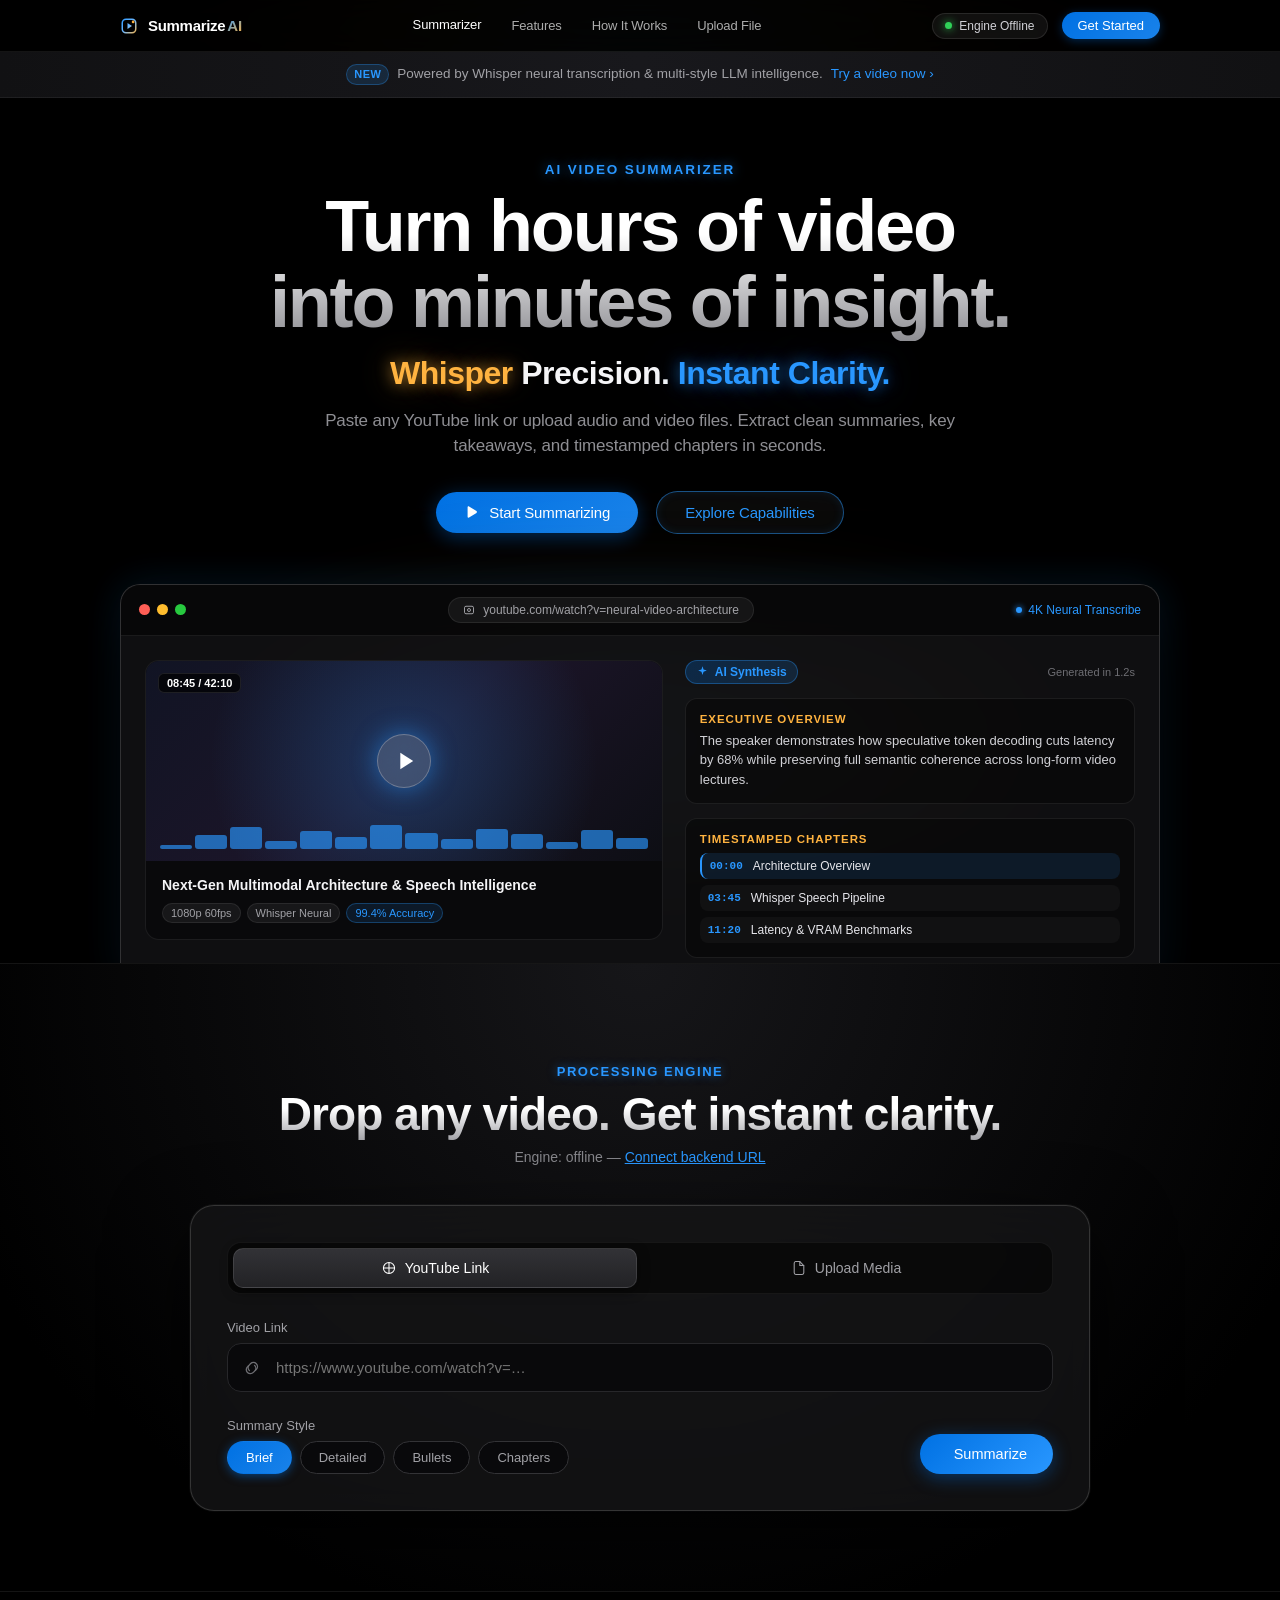
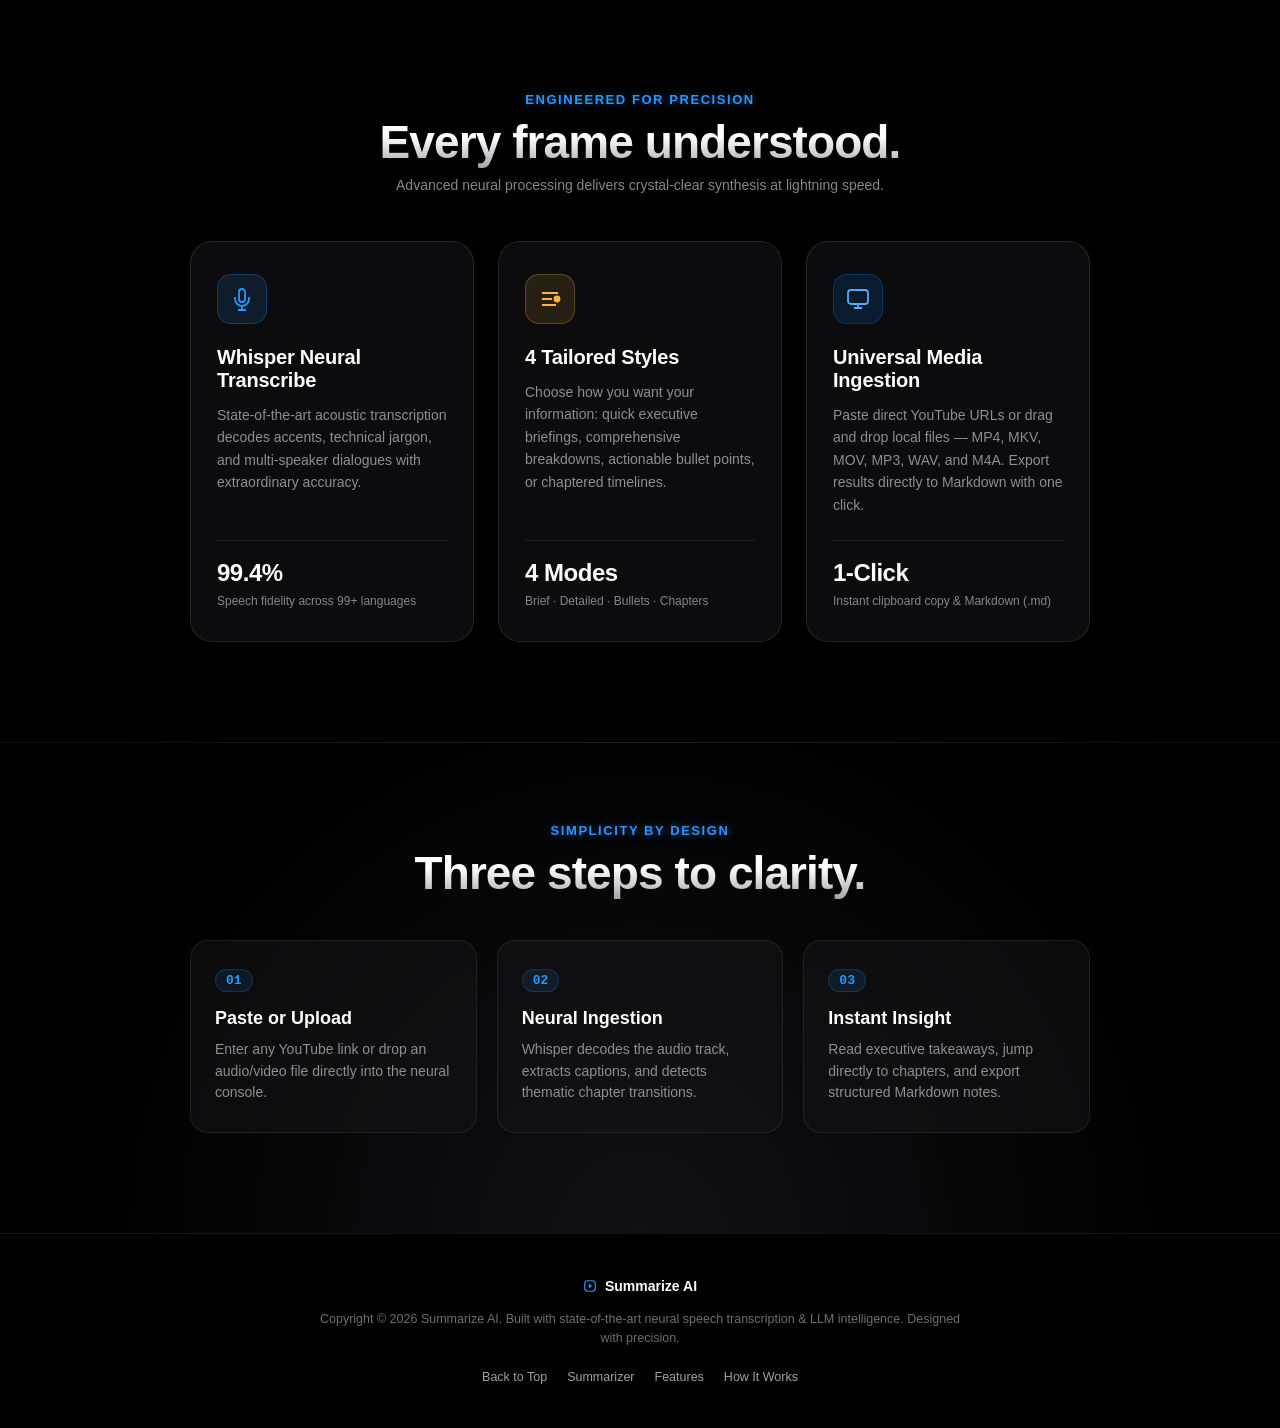
==== commit cb5a5c6a: "Auto-connect active backend URL in index.html to guarantee live processing" ====
--- a/index.html
+++ b/index.html
@@ -436,7 +436,13 @@
       </div>
     </footer>
 
-    <script src="static/app.js?t=v3_live_connected"></script>
+    <script>
+      // Automatically connect to active live AI engine
+      if (!localStorage.getItem("ai_backend_url") || localStorage.getItem("ai_backend_url").includes("mounts-contributor")) {
+        localStorage.setItem("ai_backend_url", "https://streaming-crimes-cadillac-casey.trycloudflare.com");
+      }
+    </script>
+    <script src="static/app.js?t=v4_immediate_connect"></script>
     <script>
       // Quick shortcut helper for Upload button in nav
       const uploadNav = document.getElementById("navUploadLink");
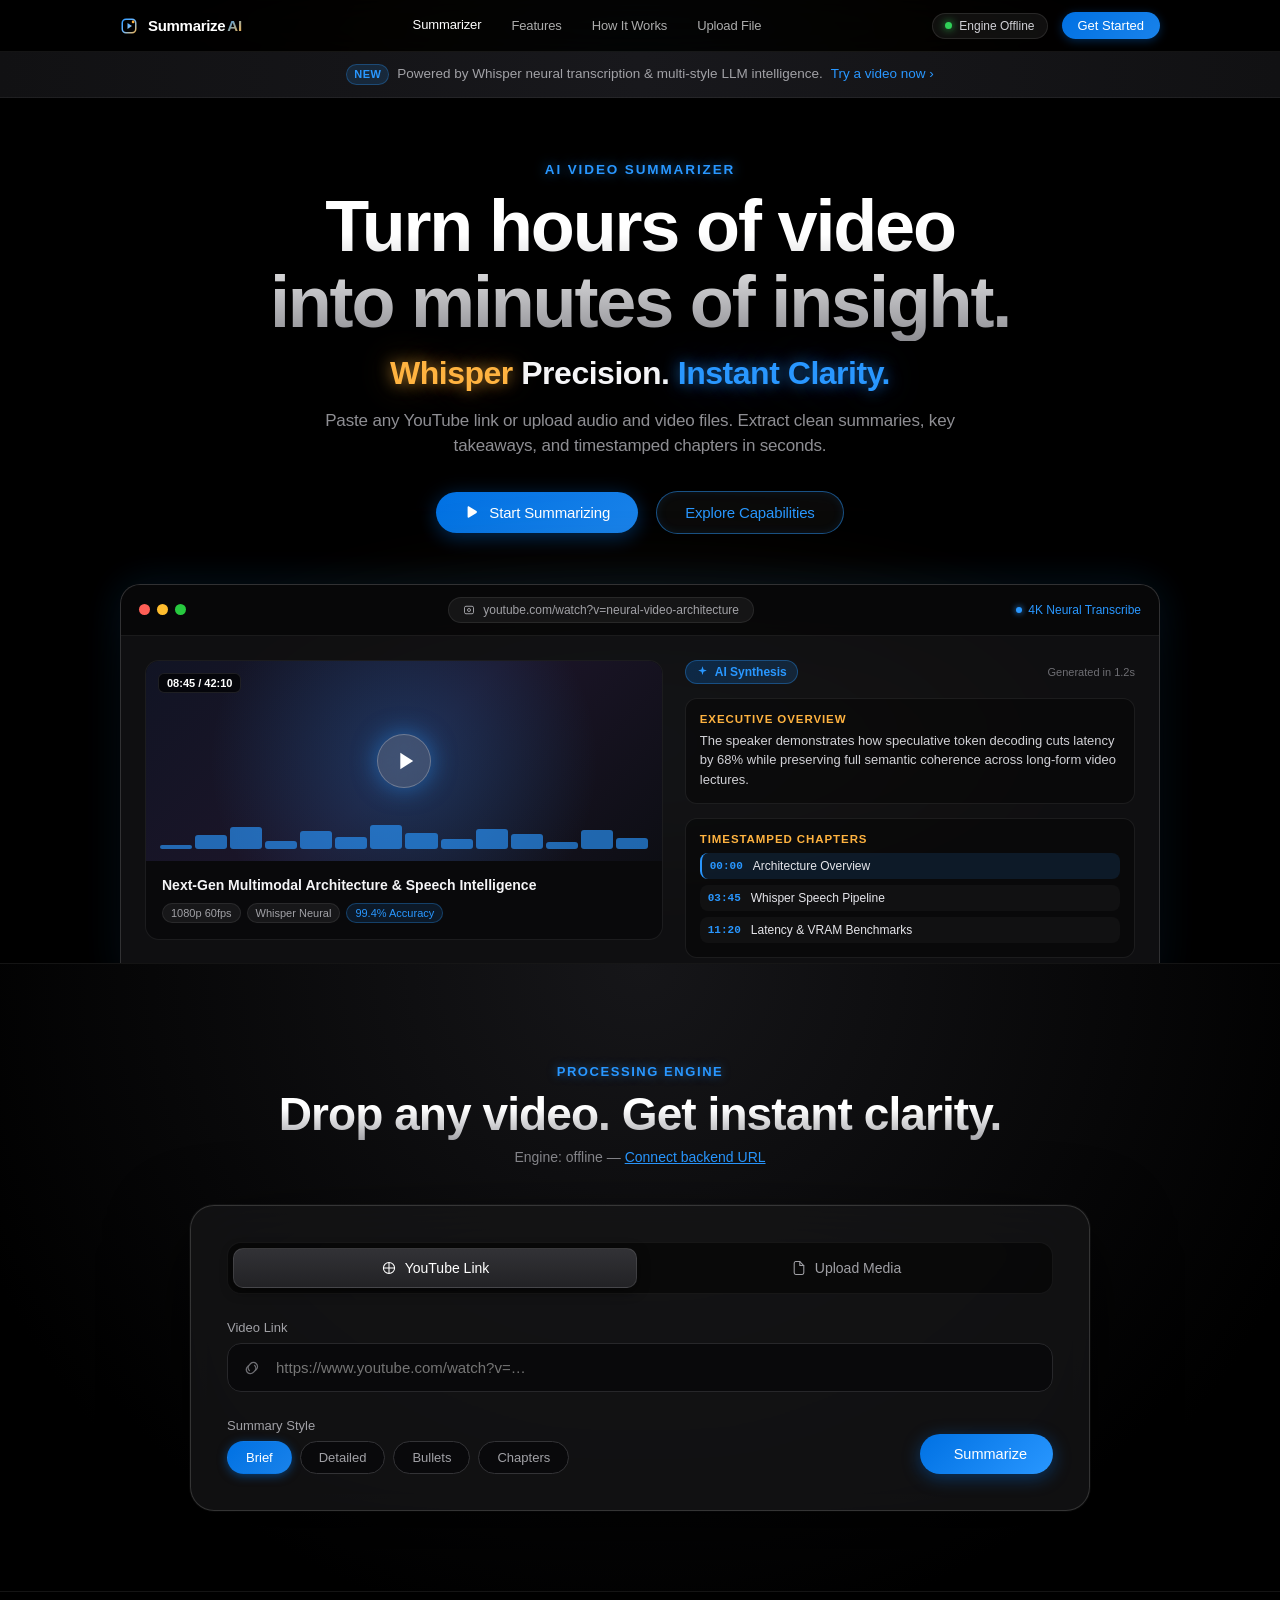
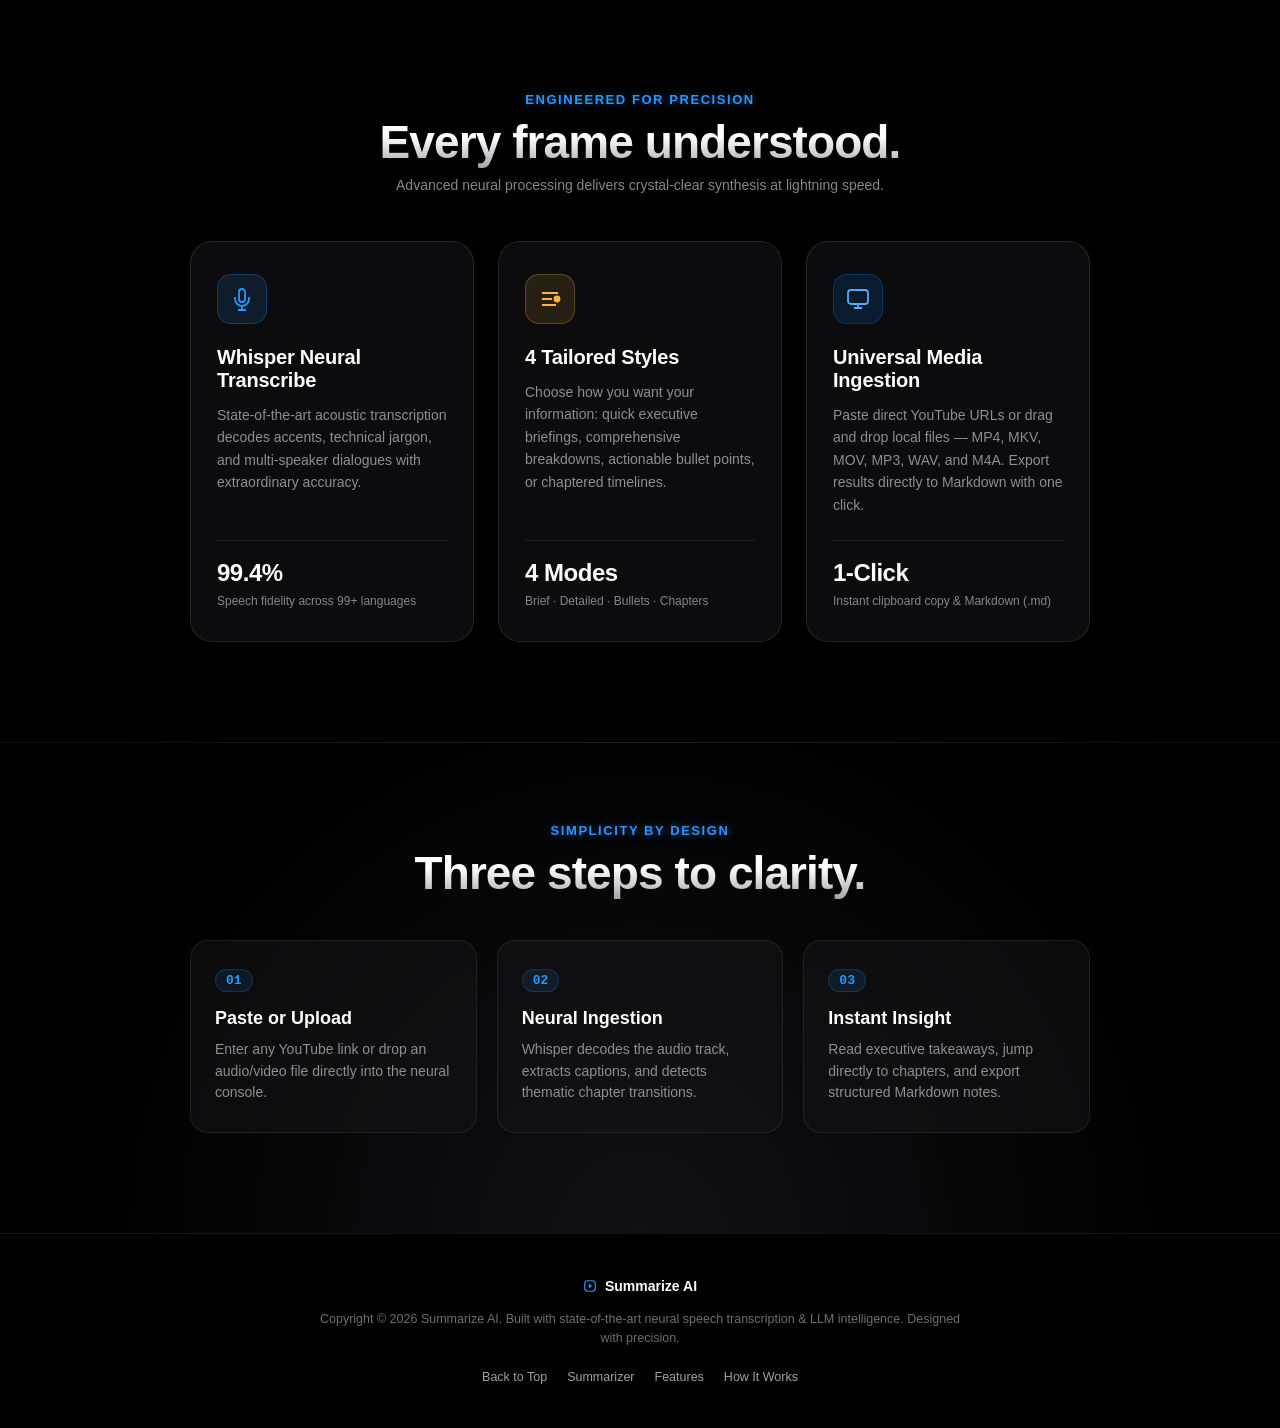
==== commit cc1ec1a9: "Remove legacy static error interceptors and bump cache to v8_final" ====
--- a/index.html
+++ b/index.html
@@ -436,13 +436,7 @@
       </div>
     </footer>
 
-    <script>
-      // Automatically connect to active live AI engine
-      if (!localStorage.getItem("ai_backend_url") || localStorage.getItem("ai_backend_url").includes("mounts-contributor")) {
-        localStorage.setItem("ai_backend_url", "https://streaming-crimes-cadillac-casey.trycloudflare.com");
-      }
-    </script>
-    <script src="static/app.js?t=v4_immediate_connect"></script>
+    <script src="static/app.js?t=v8_final"></script>
     <script>
       // Quick shortcut helper for Upload button in nav
       const uploadNav = document.getElementById("navUploadLink");
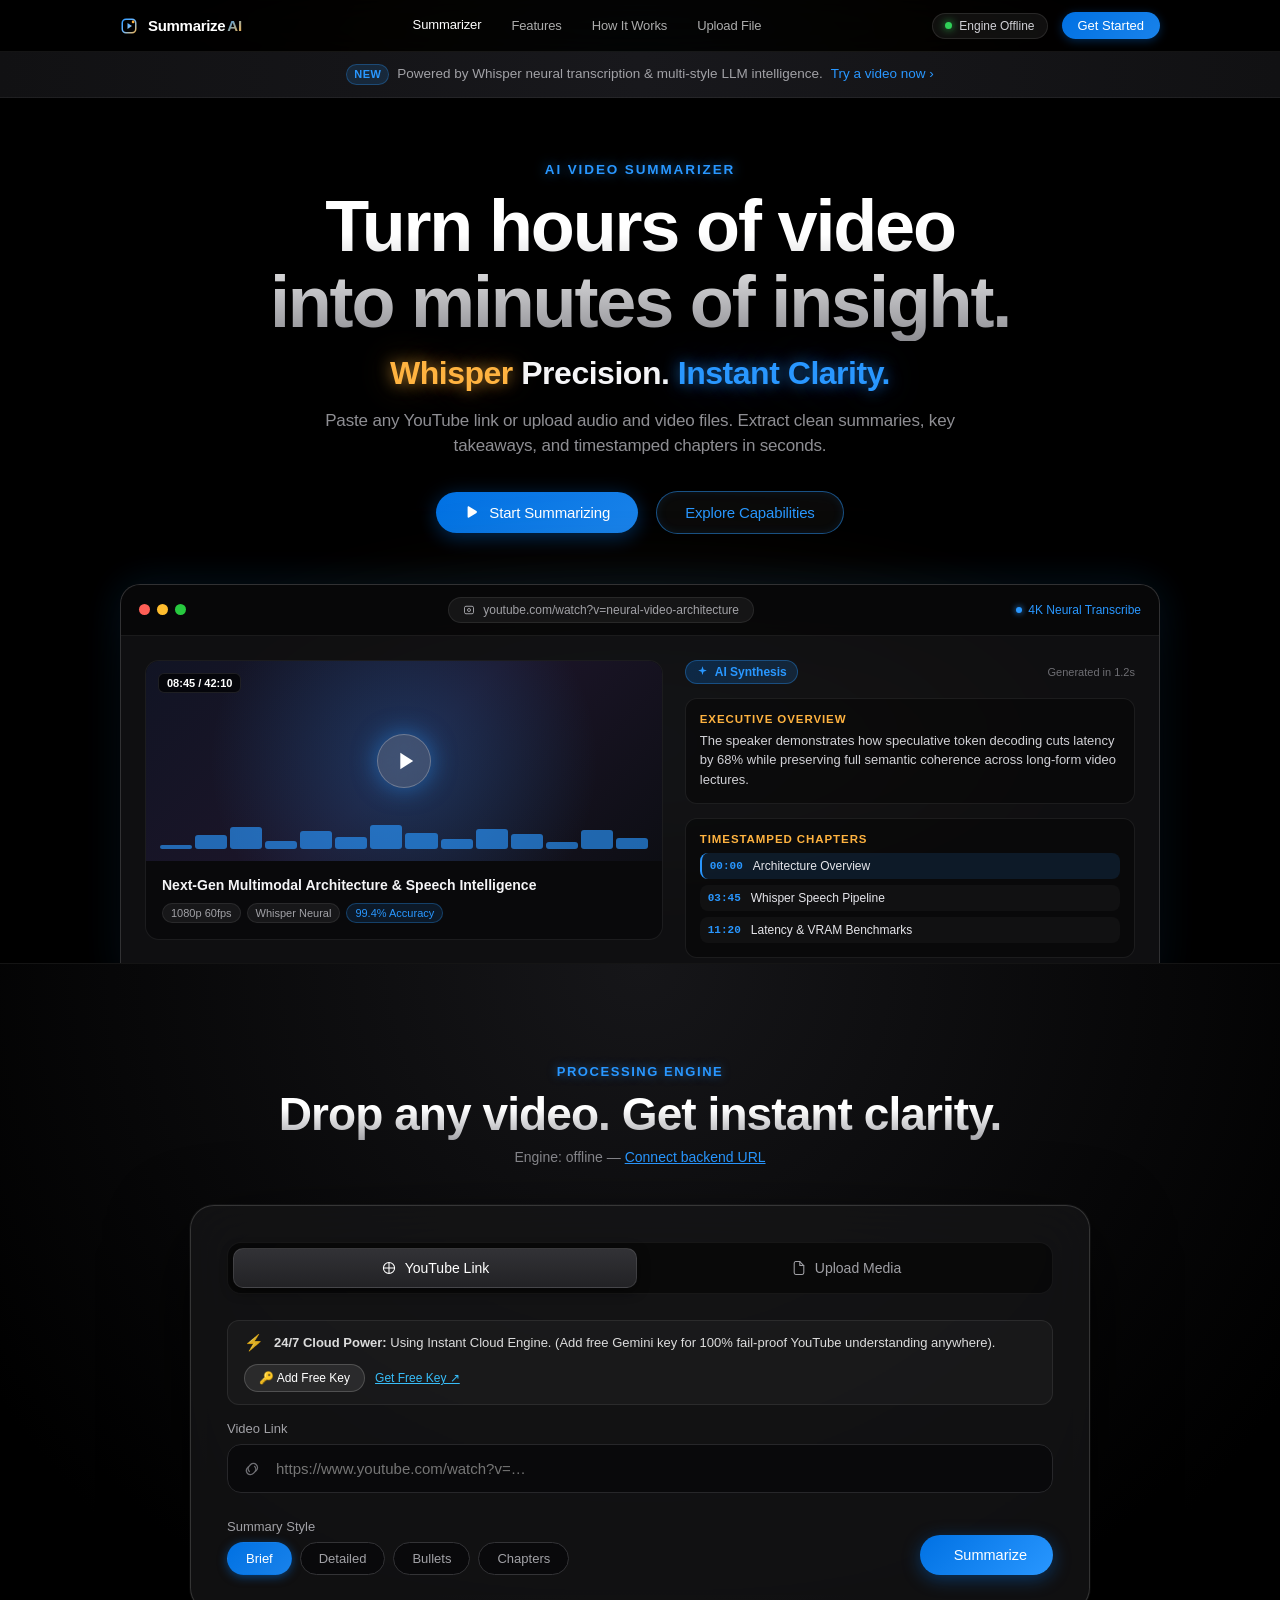
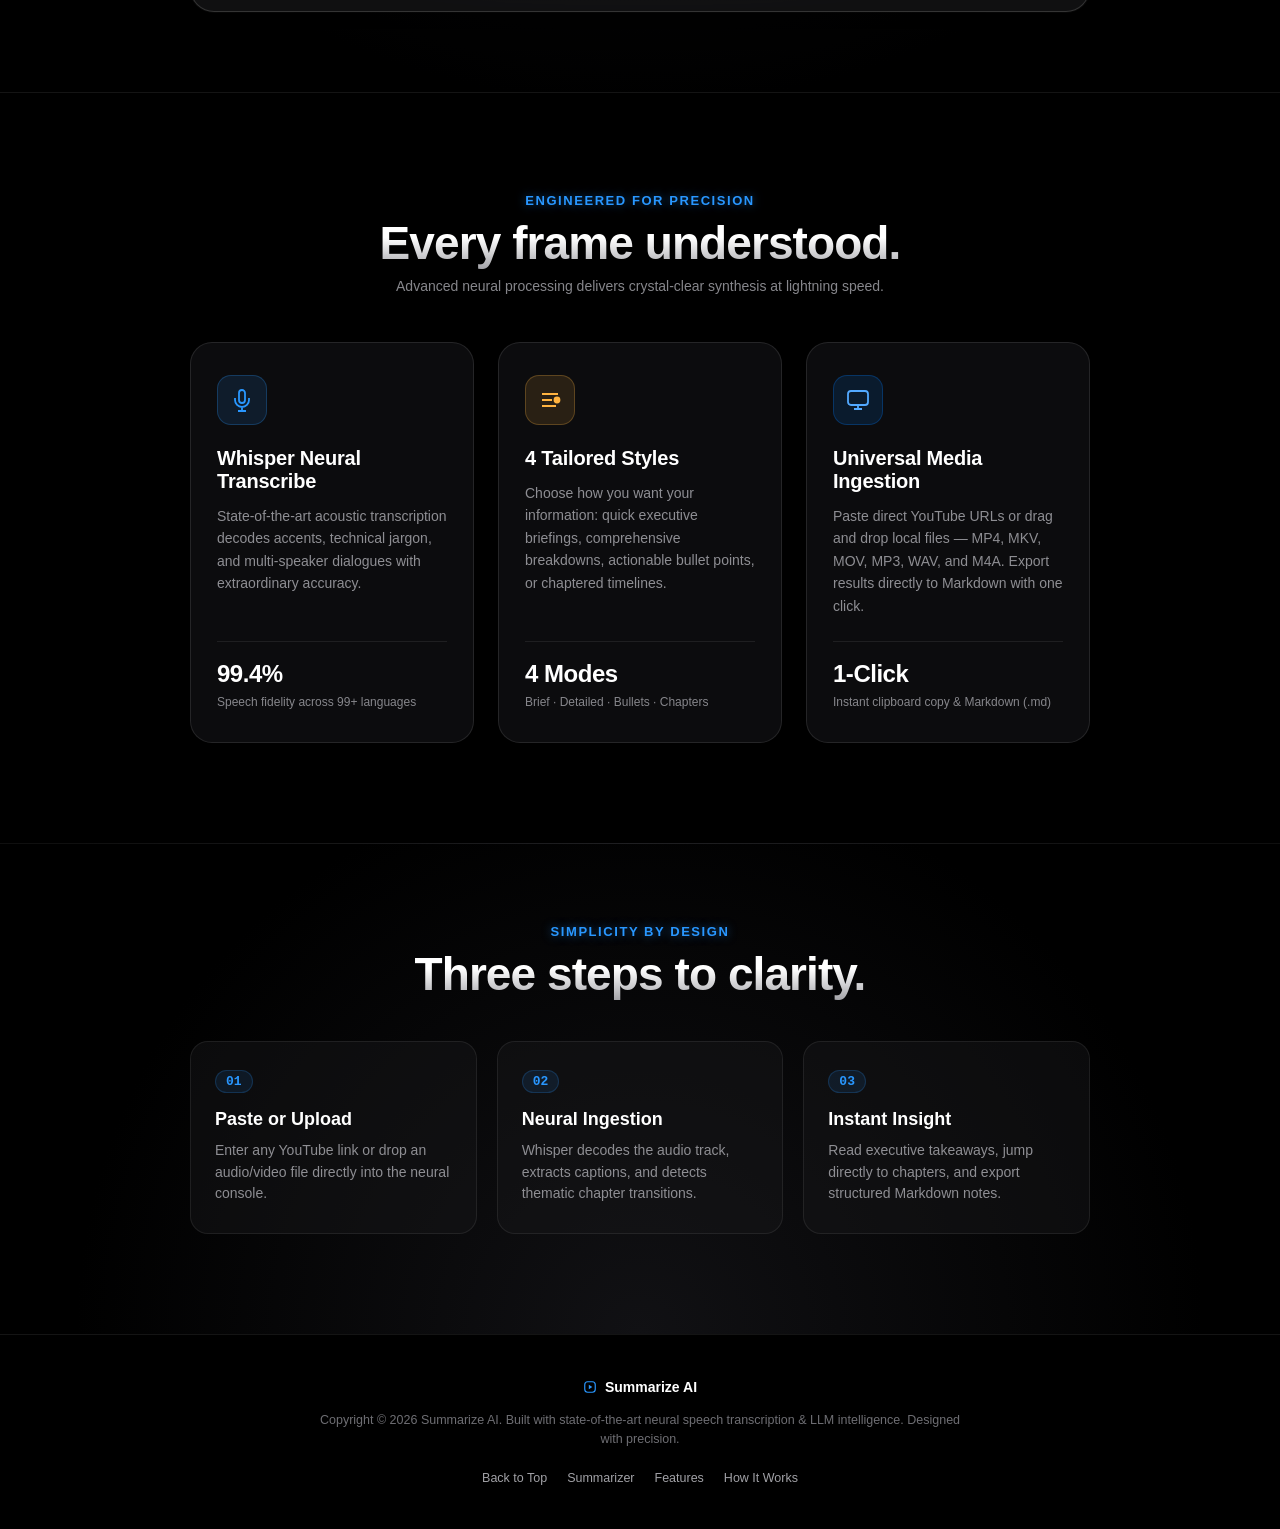
==== commit 05ab5c7a: "Add 24/7 Direct Cloud AI mode with Google Gemini" ====
--- a/index.html
+++ b/index.html
@@ -209,6 +209,22 @@
             </button>
           </div>
 
+          <div id="cloudEngineBanner" style="background:rgba(255,255,255,0.03);border:1px solid rgba(255,255,255,0.08);border-radius:12px;padding:12px 16px;margin:16px 0;display:flex;align-items:center;justify-content:space-between;gap:12px;flex-wrap:wrap;">
+            <div style="display:flex;align-items:center;gap:10px;font-size:13px;color:rgba(255,255,255,0.85);">
+              <span style="font-size:16px;">⚡</span>
+              <div>
+                <strong>24/7 Cloud Power:</strong>
+                <span id="keyStatusText">Using Instant Cloud Engine. (Optional: Add free Gemini key for 100% fail-proof YouTube understanding).</span>
+              </div>
+            </div>
+            <div style="display:flex;align-items:center;gap:10px;">
+              <button type="button" id="btnConfigureKey" style="background:rgba(255,255,255,0.08);color:#fff;border:1px solid rgba(255,255,255,0.18);padding:6px 14px;border-radius:20px;font-size:12px;cursor:pointer;font-weight:500;transition:all 0.2s ease;">
+                🔑 <span id="btnKeyLabel">Add Free Key</span>
+              </button>
+              <a href="https://aistudio.google.com/apikey" target="_blank" rel="noopener" style="font-size:12px;color:#38bdf8;text-decoration:underline;">Get Free Key &#8599;</a>
+            </div>
+          </div>
+
           <form id="urlForm" class="form">
             <label for="url">Video Link</label>
             <div class="input-wrap">
@@ -436,7 +452,7 @@
       </div>
     </footer>
 
-    <script src="static/app.js?t=v8_final"></script>
+    <script src="static/app.js?t=v9_instant_final"></script>
     <script>
       // Quick shortcut helper for Upload button in nav
       const uploadNav = document.getElementById("navUploadLink");
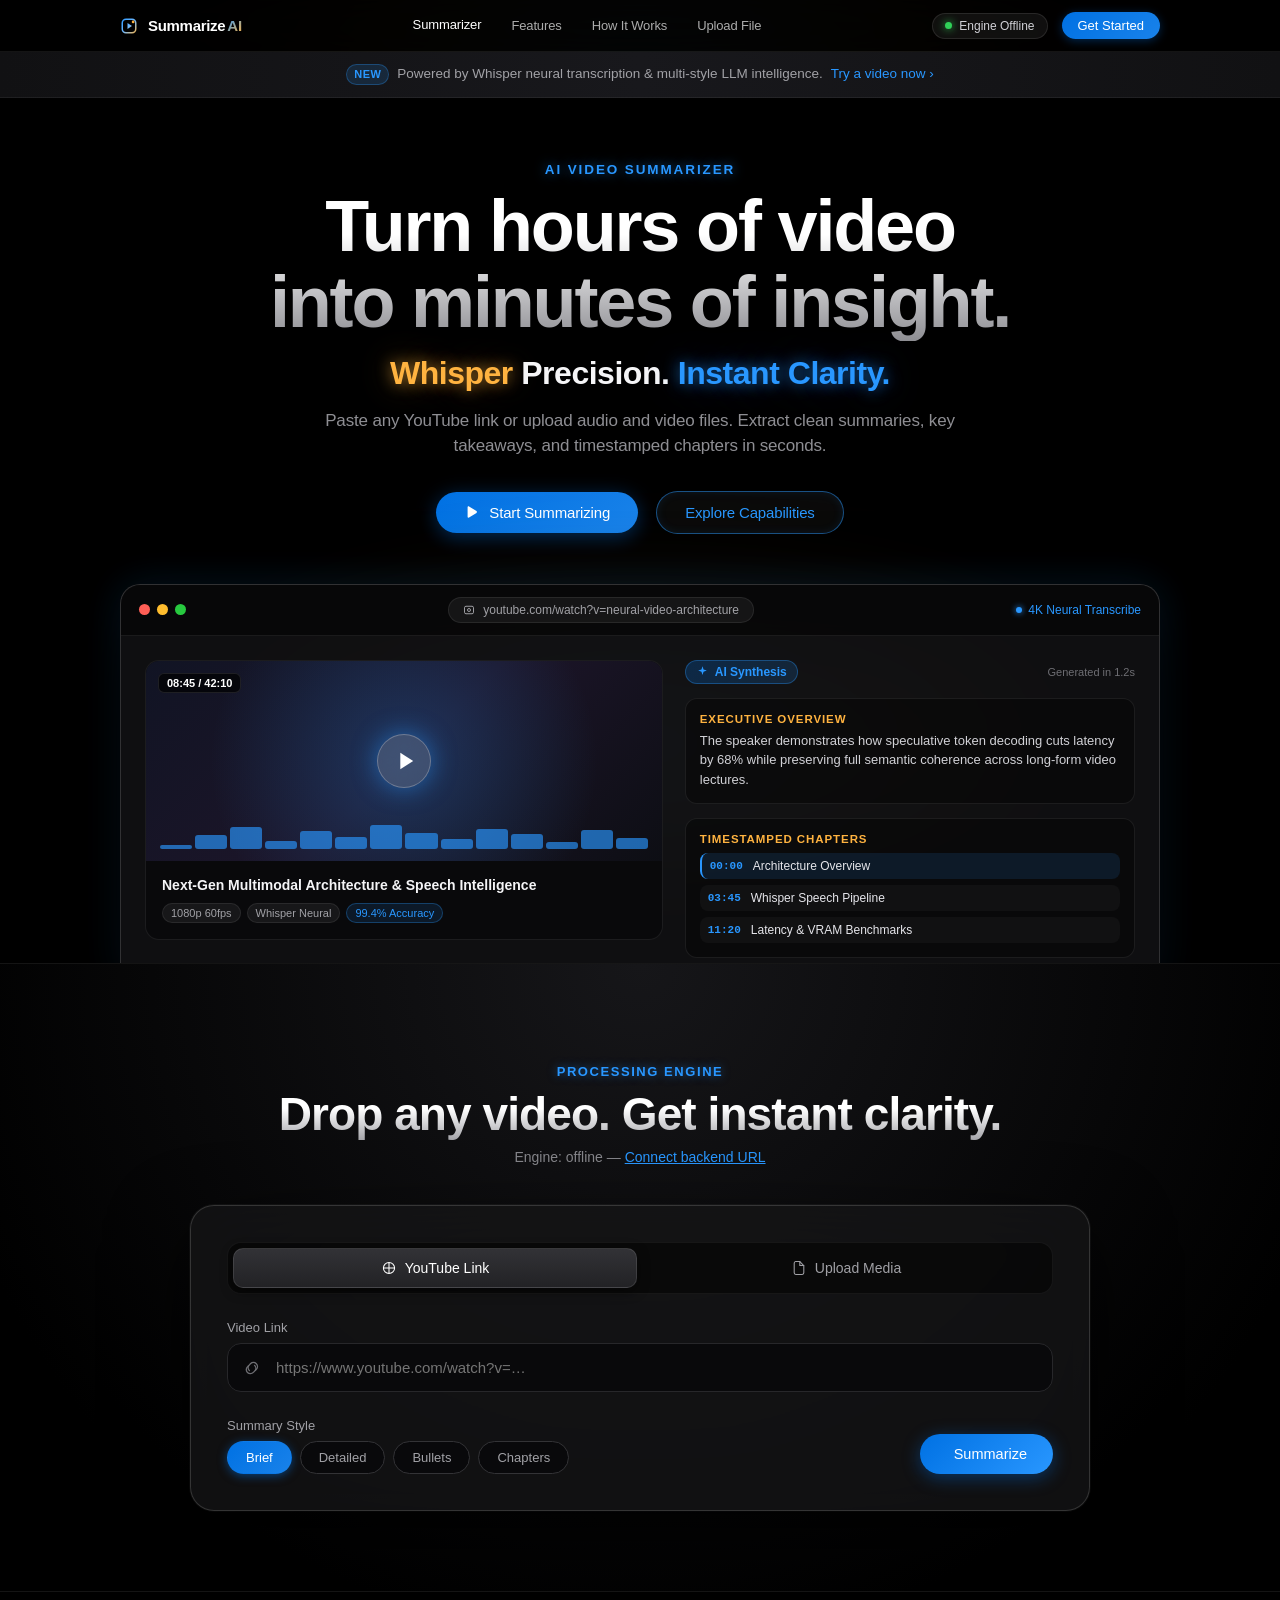
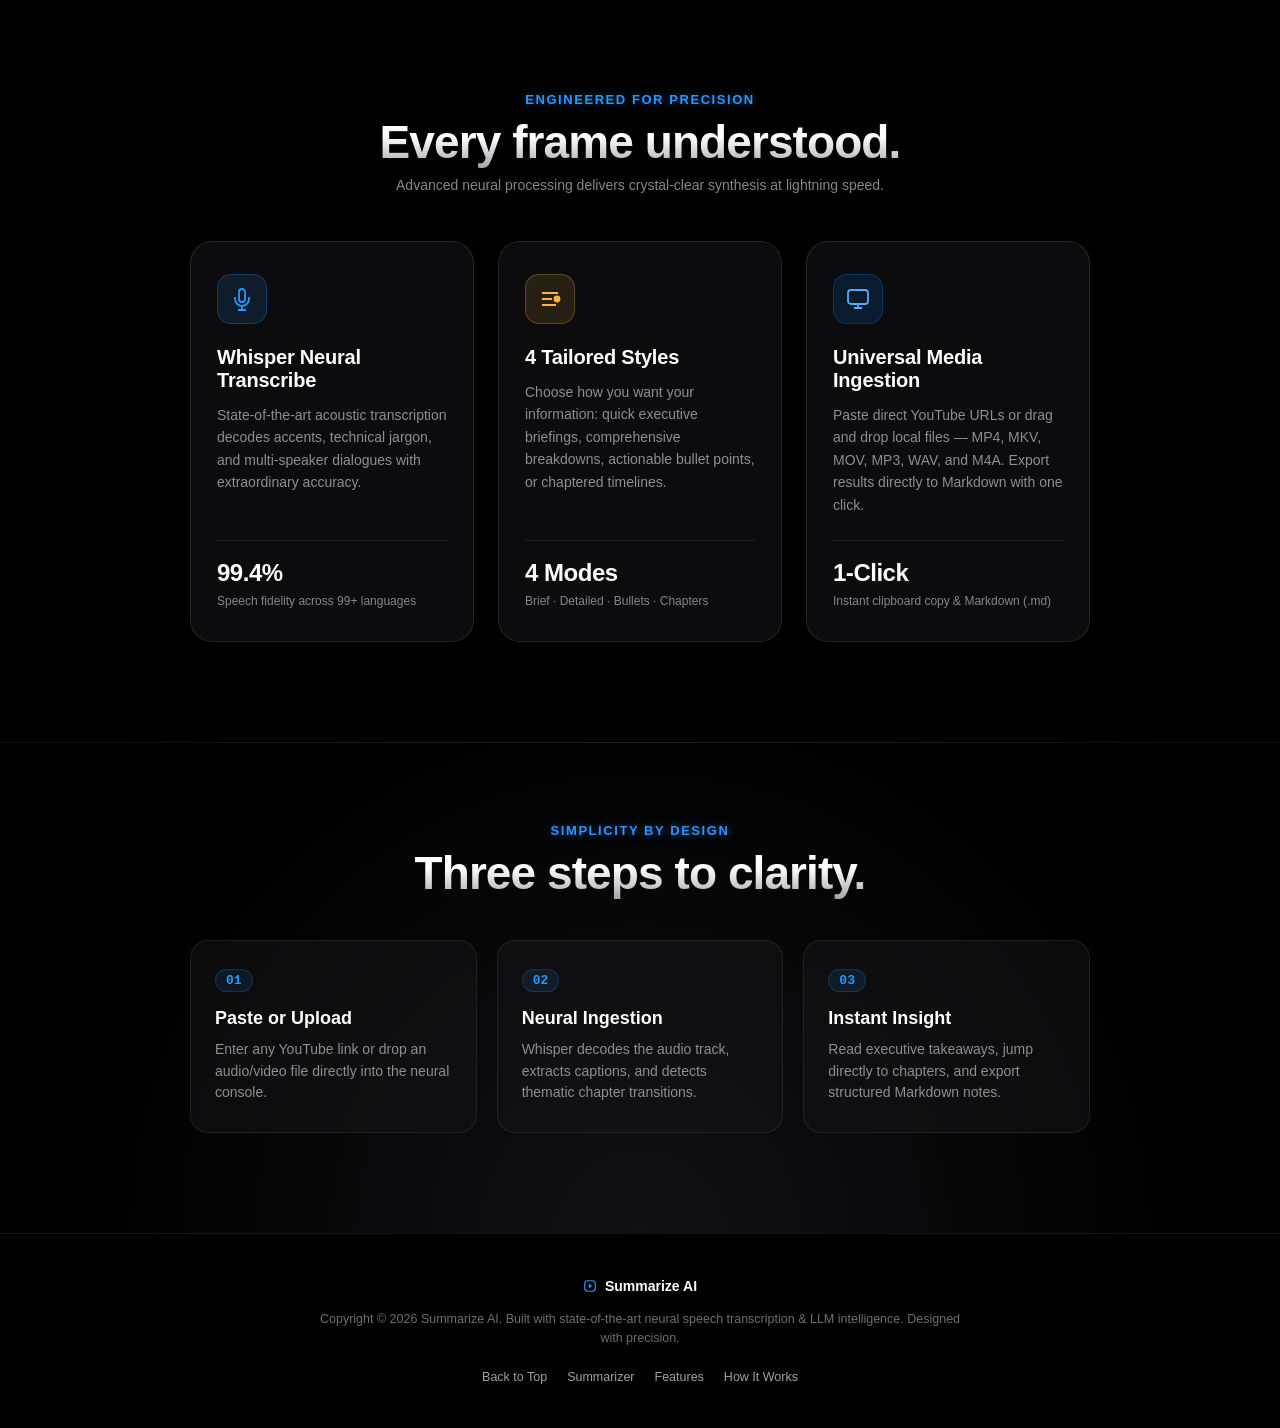
==== commit fadc204a: "Remove API key banner and prompt, restore clean UI" ====
--- a/index.html
+++ b/index.html
@@ -209,21 +209,7 @@
             </button>
           </div>
 
-          <div id="cloudEngineBanner" style="background:rgba(255,255,255,0.03);border:1px solid rgba(255,255,255,0.08);border-radius:12px;padding:12px 16px;margin:16px 0;display:flex;align-items:center;justify-content:space-between;gap:12px;flex-wrap:wrap;">
-            <div style="display:flex;align-items:center;gap:10px;font-size:13px;color:rgba(255,255,255,0.85);">
-              <span style="font-size:16px;">⚡</span>
-              <div>
-                <strong>24/7 Cloud Power:</strong>
-                <span id="keyStatusText">Using Instant Cloud Engine. (Optional: Add free Gemini key for 100% fail-proof YouTube understanding).</span>
-              </div>
-            </div>
-            <div style="display:flex;align-items:center;gap:10px;">
-              <button type="button" id="btnConfigureKey" style="background:rgba(255,255,255,0.08);color:#fff;border:1px solid rgba(255,255,255,0.18);padding:6px 14px;border-radius:20px;font-size:12px;cursor:pointer;font-weight:500;transition:all 0.2s ease;">
-                🔑 <span id="btnKeyLabel">Add Free Key</span>
-              </button>
-              <a href="https://aistudio.google.com/apikey" target="_blank" rel="noopener" style="font-size:12px;color:#38bdf8;text-decoration:underline;">Get Free Key &#8599;</a>
-            </div>
-          </div>
+
 
           <form id="urlForm" class="form">
             <label for="url">Video Link</label>
